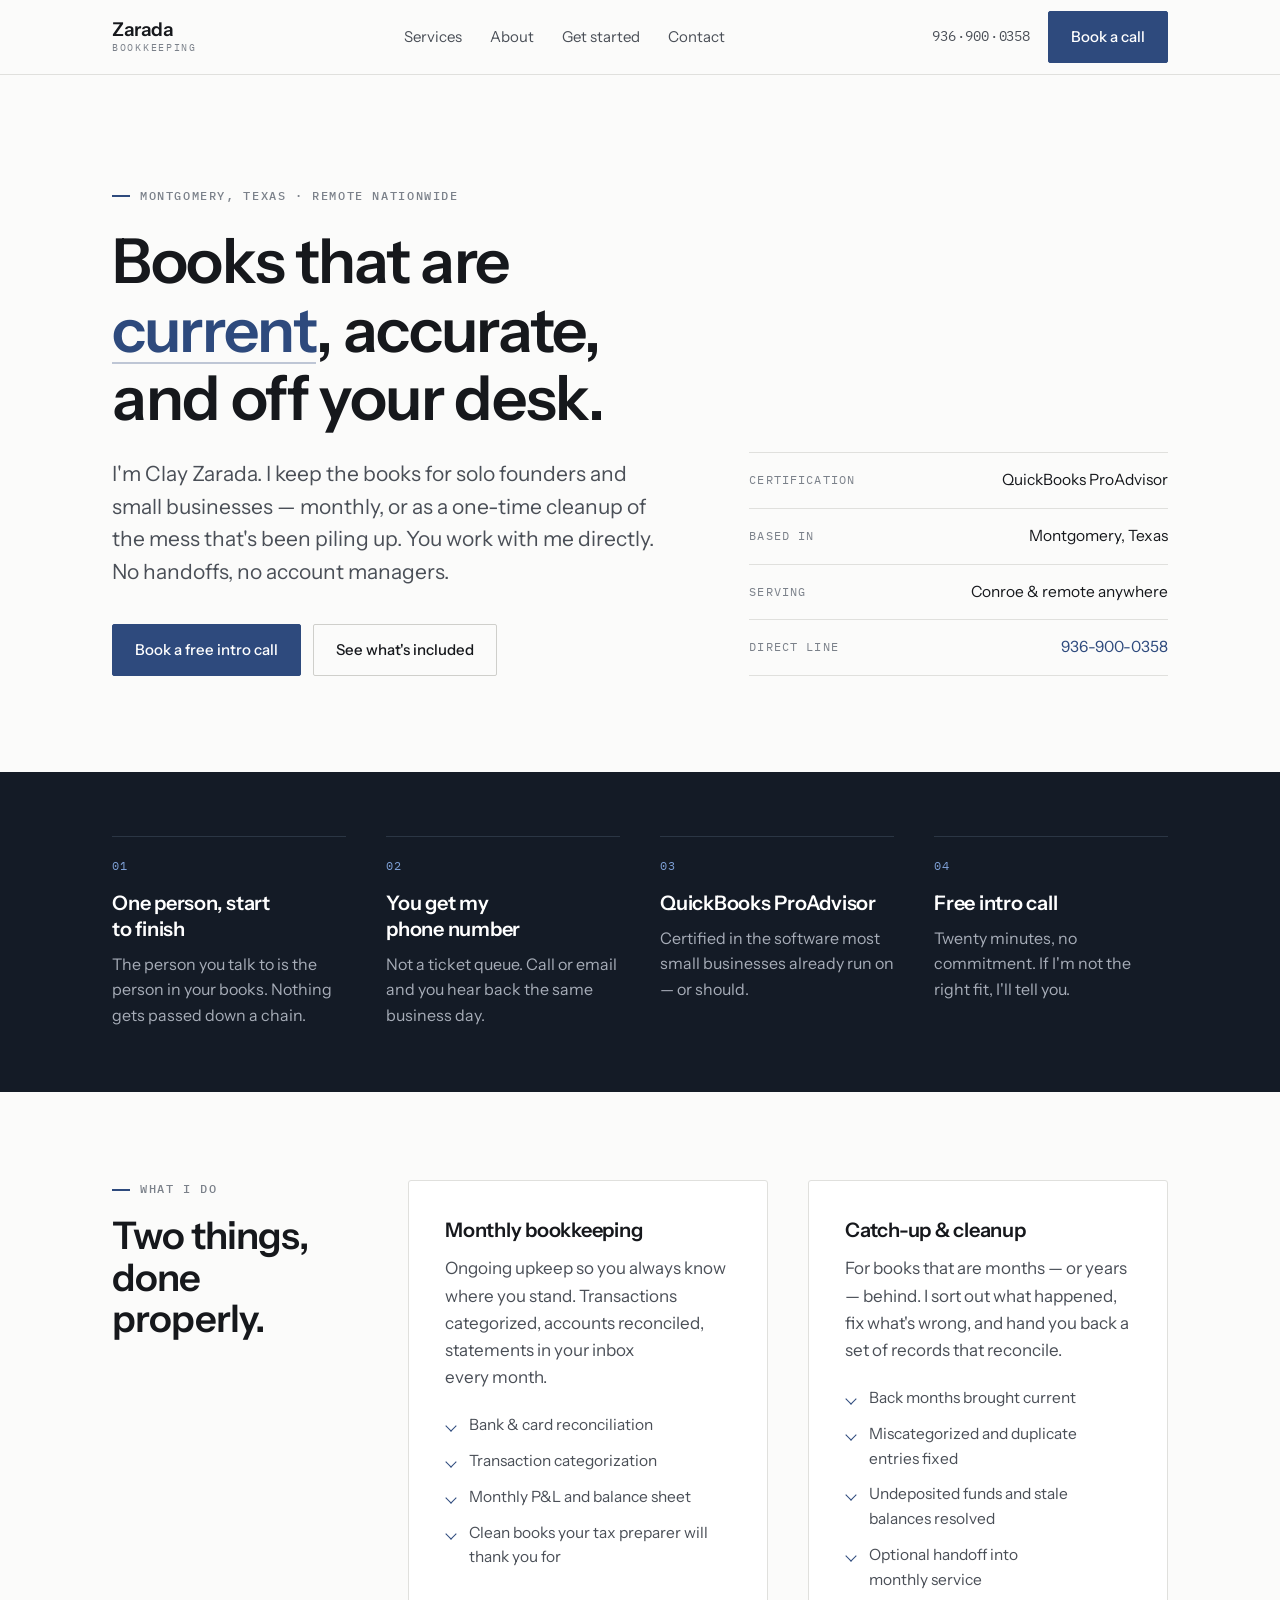
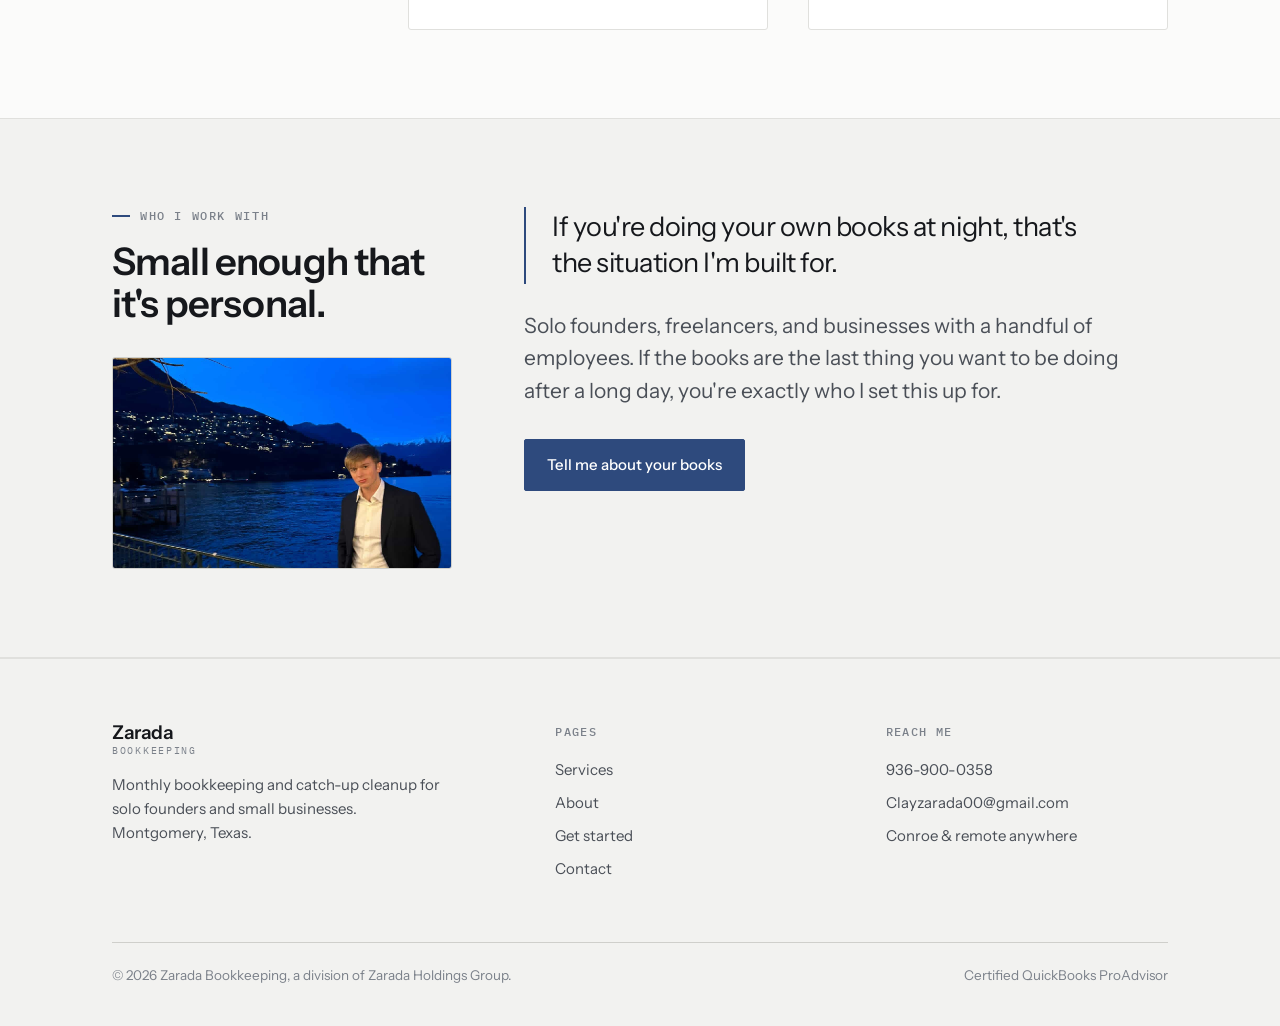
==== index.html @ fe0eb8b1 "Zarada Bookkeeping website with Netlify-connected onboarding and contact forms" ====
<!DOCTYPE html>
<html lang="en">
<head>
<meta charset="utf-8">
<meta name="viewport" content="width=device-width, initial-scale=1">
<title>Zarada Bookkeeping — Montgomery, Texas</title>
<meta name="description" content="Monthly bookkeeping and catch-up cleanup for solo founders and small businesses. QuickBooks ProAdvisor based in Montgomery, Texas. Remote or local.">
<link rel="preconnect" href="https://fonts.googleapis.com">
<link rel="preconnect" href="https://fonts.gstatic.com" crossorigin>
<link href="https://fonts.googleapis.com/css2?family=Instrument+Sans:ital,wght@0,400..700;1,400..600&family=IBM+Plex+Mono:wght@400;500&display=swap" rel="stylesheet">
<link rel="stylesheet" href="styles.css">
</head>
<body>

<header>
  <div class="wrap bar">
    <a class="mark" href="#/" aria-label="Zarada Bookkeeping, home">
      <b>Zarada</b><span>Bookkeeping</span>
    </a>
    <nav id="nav">
      <a href="#/services">Services</a>
      <a href="#/about">About</a>
      <a href="#/start">Get started</a>
      <a href="#/contact">Contact</a>
    </nav>
    <div class="navcall">
      <a class="tel" href="tel:+19369000358">936&#8202;·&#8202;900&#8202;·&#8202;0358</a>
      <a class="btn" href="#/start">Book a call</a>
      <button class="burger" id="burger" aria-label="Menu" aria-expanded="false"><span></span><span></span><span></span></button>
    </div>
  </div>
</header>

<main>

<!-- ── HOME ───────────────────────────────────────────── -->
<div class="page" id="p-home">
  <section class="hero">
    <div class="wrap heroaside">
      <div>
        <p class="eyebrow tick">Montgomery, Texas &middot; Remote nationwide</p>
        <h1>Books that are <em>current</em>, accurate, and off your desk.</h1>
        <p class="lede">I'm Clay Zarada. I keep the books for solo founders and small businesses — monthly, or as a one-time cleanup of the mess that's been piling up. You work with me directly. No handoffs, no account managers.</p>
        <div class="btnrow">
          <a class="btn" href="#/start">Book a free intro call</a>
          <a class="btn ghost" href="#/services">See what's included</a>
        </div>
      </div>
      <div class="facts">
        <div><span class="k">Certification</span><span class="v">QuickBooks ProAdvisor</span></div>
        <div><span class="k">Based in</span><span class="v">Montgomery, Texas</span></div>
        <div><span class="k">Serving</span><span class="v">Conroe &amp; remote anywhere</span></div>
        <div><span class="k">Direct line</span><span class="v"><a href="tel:+19369000358">936-900-0358</a></span></div>
      </div>
    </div>
  </section>

  <section class="ink tight">
    <div class="wrap cols c4">
      <div class="item"><span class="num">01</span><h3>One person, start to finish</h3><p>The person you talk to is the person in your books. Nothing gets passed down a chain.</p></div>
      <div class="item"><span class="num">02</span><h3>You get my phone number</h3><p>Not a ticket queue. Call or email and you hear back the same business day.</p></div>
      <div class="item"><span class="num">03</span><h3>QuickBooks ProAdvisor</h3><p>Certified in the software most small businesses already run on — or should.</p></div>
      <div class="item"><span class="num">04</span><h3>Free intro call</h3><p>Twenty minutes, no commitment. If I'm not the right fit, I'll tell you.</p></div>
    </div>
  </section>

  <section>
    <div class="wrap split" style="grid-template-columns:minmax(0,240px) minmax(0,1fr);gap:56px">
      <div>
        <p class="eyebrow tick">What I do</p>
        <h2 style="margin-top:16px">Two things, done properly.</h2>
      </div>
      <div class="cols c2">
        <div class="card">
          <h3>Monthly bookkeeping</h3>
          <p>Ongoing upkeep so you always know where you stand. Transactions categorized, accounts reconciled, statements in your inbox every month.</p>
          <ul class="checks">
            <li>Bank &amp; card reconciliation</li>
            <li>Transaction categorization</li>
            <li>Monthly P&amp;L and balance sheet</li>
            <li>Clean books your tax preparer will thank you for</li>
          </ul>
        </div>
        <div class="card">
          <h3>Catch-up &amp; cleanup</h3>
          <p>For books that are months — or years — behind. I sort out what happened, fix what's wrong, and hand you back a set of records that reconcile.</p>
          <ul class="checks">
            <li>Back months brought current</li>
            <li>Miscategorized and duplicate entries fixed</li>
            <li>Undeposited funds and stale balances resolved</li>
            <li>Optional handoff into monthly service</li>
          </ul>
        </div>
      </div>
    </div>
  </section>

  <section class="band">
    <div class="wrap split">
      <div>
        <p class="eyebrow tick">Who I work with</p>
        <h2 style="margin-top:16px">Small enough that it's personal.</h2>
        <figure class="wide" style="margin-top:32px">
          <img src="uploads/lake%20como%20italy.jpg" alt="Clay Zarada">
        </figure>
      </div>
      <div>
        <p class="quotebar">If you're doing your own books at night, that's the situation I'm built for.</p>
        <p class="lede" style="margin-top:26px">Solo founders, freelancers, and businesses with a handful of employees. If the books are the last thing you want to be doing after a long day, you're exactly who I set this up for.</p>
        <div class="btnrow" style="margin-top:32px">
          <a class="btn" href="#/start">Tell me about your books</a>
        </div>
      </div>
    </div>
  </section>
</div>

<!-- ── SERVICES ───────────────────────────────────────── -->
<div class="page" id="p-services">
  <section class="tight" style="padding-top:88px">
    <div class="wrap">
      <p class="eyebrow tick">Services</p>
      <h1 style="margin-top:20px;max-width:22ch">Bookkeeping, kept simple.</h1>
      <p class="lede" style="margin-top:24px">Two services, because two services cover what most small businesses actually need. Everything is priced per business after we talk — there's no meaningful way to quote a set of books I haven't seen.</p>
    </div>
  </section>

  <section class="tight">
    <div class="wrap cols c2">
      <div class="card">
        <p class="eyebrow">Ongoing</p>
        <h3 style="margin-top:14px">Monthly bookkeeping</h3>
        <p>Your books stay current month to month, so tax season is a non-event and you can answer "how are we doing?" without guessing.</p>
        <ul class="checks">
          <li>All bank, credit card, and loan accounts reconciled</li>
          <li>Income and expenses categorized consistently</li>
          <li>Profit &amp; loss and balance sheet delivered monthly</li>
          <li>Chart of accounts kept sane as the business changes</li>
          <li>Year-end package ready for your tax preparer</li>
          <li>Questions answered by me, directly, as they come up</li>
        </ul>
      </div>
      <div class="card">
        <p class="eyebrow">One-time</p>
        <h3 style="margin-top:14px">Catch-up &amp; cleanup</h3>
        <p>Behind on the books happens to almost everyone. The fix is methodical, not dramatic — and the sooner it starts, the smaller it is.</p>
        <ul class="checks">
          <li>Prior months or years reconstructed and reconciled</li>
          <li>Duplicates, miscategorizations, and orphan entries cleared</li>
          <li>Opening balances tied out to real statements</li>
          <li>QuickBooks file reorganized where it's gone sideways</li>
          <li>A written summary of what was wrong and what I changed</li>
          <li>Roll straight into monthly service, or don't — your call</li>
        </ul>
      </div>
    </div>
  </section>

  <section class="band">
    <div class="wrap split">
      <div>
        <p class="eyebrow tick">How it works</p>
        <h2 style="margin-top:16px">Four steps, about a week.</h2>
      </div>
      <div class="cols c2 steps">
        <div class="item"><h3>Intro call</h3><p>Twenty minutes. What you run, what shape the books are in, what's been going wrong.</p></div>
        <div class="item"><h3>Look at the file</h3><p>I review your QuickBooks or spreadsheets and tell you plainly what the work is.</p></div>
        <div class="item"><h3>Flat quote</h3><p>A number and a scope in writing before anything starts. No hourly surprises.</p></div>
        <div class="item"><h3>Get to work</h3><p>Cleanup first if needed, then a steady monthly rhythm you don't have to think about.</p></div>
      </div>
    </div>
  </section>

  <section class="ink tight">
    <div class="wrap" style="text-align:center">
      <h2>Not sure which one you need?</h2>
      <p class="lede" style="margin:16px auto 0;color:#a7adb8">That's a normal place to start. Tell me a little about the situation and I'll point you the right way.</p>
      <div class="btnrow" style="justify-content:center;margin-top:32px">
        <a class="btn" href="#/start">Get started</a>
        <a class="btn ghost" href="#/contact">Just ask a question</a>
      </div>
    </div>
  </section>
</div>

<!-- ── ABOUT ──────────────────────────────────────────── -->
<div class="page" id="p-about">
  <section style="padding-top:88px">
    <div class="wrap split" style="grid-template-columns:minmax(0,380px) minmax(0,1fr)">
      <div>
        <figure class="portrait">
          <img src="uploads/photo_4913985342101195991_y.jpg" alt="Clay Zarada working at his desk">
        </figure>
      </div>
      <div>
        <p class="eyebrow tick">About</p>
        <h1 style="margin-top:20px;max-width:20ch">Clay Zarada</h1>
        <p class="lede" style="margin-top:24px">I'm a bookkeeper in Montgomery, Texas, and a certified QuickBooks ProAdvisor. Zarada Bookkeeping is small on purpose: I take on the number of clients I can personally keep current, which means the person who knows your books is the person who picks up the phone.</p>
        <p class="lede" style="margin-top:20px">Most people find me in one of two states — either they've never had real books, or they had them and fell behind. Neither is a problem. What matters is getting the records honest and then keeping them that way, month after month, so that nothing about your finances is a surprise.</p>
        <p class="lede" style="margin-top:20px">I work remotely with clients anywhere in the country, and I'm glad to meet in person around Conroe and Montgomery when that's easier.</p>

        <div class="facts" style="margin-top:44px">
          <div><span class="k">Credential</span><span class="v">Certified QuickBooks ProAdvisor</span></div>
          <div><span class="k">Focus</span><span class="v">Monthly bookkeeping &amp; catch-up cleanup</span></div>
          <div><span class="k">Clients</span><span class="v">Solo founders and businesses under 20 staff</span></div>
          <div><span class="k">Location</span><span class="v">Montgomery, TX &mdash; remote nationwide</span></div>
        </div>

        <div class="btnrow" style="margin-top:36px">
          <a class="btn" href="#/start">Book a free intro call</a>
        </div>
      </div>
    </div>
  </section>
</div>

<!-- ── GET STARTED ────────────────────────────────────── -->
<div class="page" id="p-start">
  <section style="padding-top:88px">
    <div class="wrap split">
      <div>
        <p class="eyebrow tick">Get started</p>
        <h1 style="margin-top:20px;font-size:clamp(32px,4vw,46px)">Tell me about your books.</h1>
        <p class="lede" style="margin-top:22px;font-size:17px">A few questions so our first call is useful instead of introductory. Nothing here commits you to anything.</p>
        <div class="facts" style="margin-top:36px">
          <div><span class="k">Or call</span><span class="v"><a href="tel:+19369000358">936-900-0358</a></span></div>
          <div><span class="k">Or email</span><span class="v"><a href="mailto:Clayzarada00@gmail.com">Clayzarada00@gmail.com</a></span></div>
        </div>
      </div>
      <div>
        <form
          name="onboarding"
          method="POST"
          data-netlify="true"
          data-netlify-honeypot="bot-field"
          action="/thanks.html"
          novalidate
        >
          <!-- Required by Netlify. Do not remove. -->
          <input type="hidden" name="form-name" value="onboarding" />

          <!-- Honeypot. Hidden from people, filled in by bots. -->
          <p class="hidden-field">
            <label>Leave this empty: <input name="bot-field" /></label>
          </p>

          <div class="two">
            <div class="field">
              <label for="i-name">Your name</label>
              <input id="i-name" name="name" type="text" autocomplete="name" required>
            </div>
            <div class="field">
              <label for="i-business">Business name</label>
              <input id="i-business" name="business" type="text" autocomplete="organization" required>
            </div>
          </div>
          <div class="two">
            <div class="field">
              <label for="i-email">Email</label>
              <input id="i-email" name="email" type="email" autocomplete="email" required>
            </div>
            <div class="field">
              <label for="i-phone">Phone <span class="opt">(optional)</span></label>
              <input id="i-phone" name="phone" type="tel" autocomplete="tel">
            </div>
          </div>
          <div class="two">
            <div class="field">
              <label for="i-entity">How is the business set up?</label>
              <select id="i-entity" name="entity" required>
                <option value="">Choose one</option>
                <option>Sole proprietor</option>
                <option>LLC</option>
                <option>S corporation</option>
                <option>Partnership</option>
                <option>C corporation</option>
                <option>Not sure</option>
              </select>
            </div>
            <div class="field">
              <label for="i-industry">What does the business do?</label>
              <input id="i-industry" name="industry" type="text" placeholder="Construction, landscaping, salon, trucking..." required>
            </div>
          </div>
          <div class="two">
            <div class="field">
              <label for="i-software">What are you using to track things now?</label>
              <select id="i-software" name="software" required>
                <option value="">Choose one</option>
                <option>QuickBooks Online</option>
                <option>QuickBooks Desktop</option>
                <option>Another software</option>
                <option>Spreadsheets</option>
                <option>Paper, receipts, or nothing yet</option>
              </select>
            </div>
            <div class="field">
              <label for="i-accounts">How many business bank and credit card accounts?</label>
              <select id="i-accounts" name="accounts" required>
                <option value="">Choose one</option>
                <option>1</option>
                <option>2 to 3</option>
                <option>4 to 6</option>
                <option>More than 6</option>
              </select>
            </div>
          </div>
          <div class="two">
            <div class="field">
              <label for="i-volume">Roughly how many transactions a month?</label>
              <select id="i-volume" name="volume" required>
                <option value="">Choose one</option>
                <option>Under 50</option>
                <option>50 to 150</option>
                <option>150 to 400</option>
                <option>Over 400</option>
                <option>No idea</option>
              </select>
            </div>
            <div class="field">
              <label for="i-salestax">Do you collect sales tax?</label>
              <select id="i-salestax" name="salestax" required>
                <option value="">Choose one</option>
                <option>Yes</option>
                <option>No</option>
                <option>Not sure</option>
              </select>
            </div>
          </div>
          <fieldset class="field">
            <legend>What do you need?</legend>
            <label><input type="checkbox" name="needs" value="QuickBooks setup"> QuickBooks setup</label>
            <label><input type="checkbox" name="needs" value="Cleanup or catch-up"> Cleanup or catch-up</label>
            <label><input type="checkbox" name="needs" value="Ongoing monthly bookkeeping"> Ongoing monthly bookkeeping</label>
            <label><input type="checkbox" name="needs" value="Not sure yet"> Not sure yet</label>
          </fieldset>
          <div class="field">
            <label for="i-notes">Anything else I should know? <span class="opt">(optional)</span></label>
            <textarea id="i-notes" name="notes" placeholder="How far behind you are, how many accounts, what's been going wrong — whatever's on your mind."></textarea>
          </div>
          <p class="formnote">Please don't include bank account numbers, Social Security numbers, or passwords here. Once we talk, I'll send you a secure way to share those.</p>
          <div class="btnrow" style="align-items:center;gap:20px">
            <button class="btn" type="submit">Send request</button>
          </div>
        </form>
      </div>
    </div>
  </section>
</div>

<!-- ── CONTACT ────────────────────────────────────────── -->
<div class="page" id="p-contact">
  <section style="padding-top:88px">
    <div class="wrap split">
      <div>
        <p class="eyebrow tick">Contact</p>
        <h1 style="margin-top:20px;font-size:clamp(32px,4vw,46px)">Get in touch.</h1>
        <p class="lede" style="margin-top:22px;font-size:17px">Calling is usually fastest. I answer my own phone during business hours and return everything else the same day.</p>
        <div class="facts" style="margin-top:36px">
          <div><span class="k">Phone</span><span class="v"><a href="tel:+19369000358">936-900-0358</a></span></div>
          <div><span class="k">Email</span><span class="v"><a href="mailto:Clayzarada00@gmail.com">Clayzarada00@gmail.com</a></span></div>
          <div><span class="k">Based in</span><span class="v">Montgomery, Texas</span></div>
          <div><span class="k">Service area</span><span class="v">Conroe &amp; remote anywhere</span></div>
        </div>
        <p class="formnote" style="margin-top:26px">Ready to start? The <a href="#/start">intake form</a> asks a few more questions and saves us a step.</p>
      </div>
      <div>
        <form
          name="contact"
          method="POST"
          data-netlify="true"
          data-netlify-honeypot="bot-field"
          action="/thanks.html"
          novalidate
        >
          <!-- Required by Netlify. Do not remove. -->
          <input type="hidden" name="form-name" value="contact" />

          <!-- Honeypot. Hidden from people, filled in by bots. -->
          <p class="hidden-field">
            <label>Leave this empty: <input name="bot-field" /></label>
          </p>

          <div class="two">
            <div class="field">
              <label for="c-name">Your name</label>
              <input id="c-name" name="Name" type="text" autocomplete="name" required>
            </div>
            <div class="field">
              <label for="c-phone">Phone <span class="opt">(optional)</span></label>
              <input id="c-phone" name="Phone" type="tel" autocomplete="tel">
            </div>
          </div>
          <div class="field">
            <label for="c-email">Email</label>
            <input id="c-email" name="Email" type="email" autocomplete="email" required>
          </div>
          <div class="field">
            <label for="c-msg">Message</label>
            <textarea id="c-msg" name="Message" required placeholder="What can I help with?"></textarea>
          </div>
          <div class="btnrow" style="align-items:center;gap:20px">
            <button class="btn" type="submit">Send message</button>
          </div>
        </form>
      </div>
    </div>
  </section>
</div>

</main>

<footer>
  <div class="wrap">
    <div class="fgrid">
      <div>
        <a class="mark" href="#/" style="margin-bottom:16px"><b>Zarada</b><span>Bookkeeping</span></a>
        <p style="font-size:15px;color:var(--ink-2);max-width:34ch">Monthly bookkeeping and catch-up cleanup for solo founders and small businesses. Montgomery, Texas.</p>
      </div>
      <div>
        <h4>Pages</h4>
        <ul>
          <li><a href="#/services">Services</a></li>
          <li><a href="#/about">About</a></li>
          <li><a href="#/start">Get started</a></li>
          <li><a href="#/contact">Contact</a></li>
        </ul>
      </div>
      <div>
        <h4>Reach me</h4>
        <ul>
          <li><a href="tel:+19369000358">936-900-0358</a></li>
          <li><a href="mailto:Clayzarada00@gmail.com">Clayzarada00@gmail.com</a></li>
          <li>Conroe &amp; remote anywhere</li>
        </ul>
      </div>
    </div>
    <div class="fbot">
      <p>&copy; <span id="yr">2026</span> Zarada Bookkeeping, a division of Zarada Holdings Group.</p>
      <p>Certified QuickBooks ProAdvisor</p>
    </div>
  </div>
</footer>

<script>
(function(){
  var routes = {
    "/":        {id:"p-home",     title:"Zarada Bookkeeping — Montgomery, Texas"},
    "/services":{id:"p-services", title:"Services — Zarada Bookkeeping"},
    "/about":   {id:"p-about",    title:"About Clay Zarada — Zarada Bookkeeping"},
    "/start":   {id:"p-start",    title:"Get started — Zarada Bookkeeping"},
    "/contact": {id:"p-contact",  title:"Contact — Zarada Bookkeeping"}
  };
  var nav = document.getElementById("nav");
  var burger = document.getElementById("burger");

  function route(){
    var key = (location.hash || "#/").replace(/^#/, "");
    if(!routes[key]) key = "/";
    var r = routes[key];
    var pages = document.querySelectorAll(".page");
    for(var i=0;i<pages.length;i++) pages[i].classList.toggle("live", pages[i].id === r.id);
    document.title = r.title;
    var links = nav.querySelectorAll("a");
    for(var j=0;j<links.length;j++){
      links[j].classList.toggle("on", links[j].getAttribute("href") === "#" + key);
    }
    nav.classList.remove("open");
    burger.setAttribute("aria-expanded","false");
    window.scrollTo(0,0);
  }
  window.addEventListener("hashchange", route);
  route();

  burger.addEventListener("click", function(){
    var open = nav.classList.toggle("open");
    burger.setAttribute("aria-expanded", open ? "true" : "false");
  });

  document.getElementById("yr").textContent = new Date().getFullYear();
})();
</script>
</body>
</html>
---- styles.css ----
:root{
  --ink:#16181c;
  --ink-2:#4a4f57;
  --ink-3:#7b818a;
  --paper:#fbfbfa;
  --paper-2:#f2f2f0;
  --line:#e0e0dd;
  --line-2:#cfcfcb;
  --accent:#2e4a7d;
  --accent-deep:#22375d;
  --accent-wash:#eef1f7;
  --max:1120px;
  --sans:"Instrument Sans", "Helvetica Neue", Helvetica, sans-serif;
  --mono:"IBM Plex Mono", ui-monospace, monospace;
}
*{box-sizing:border-box}
html{-webkit-text-size-adjust:100%}
body{
  margin:0;background:var(--paper);color:var(--ink);
  font-family:var(--sans);font-size:17px;line-height:1.6;
  -webkit-font-smoothing:antialiased;text-wrap:pretty;
}
a{color:var(--accent);text-decoration:none}
a:hover{color:var(--accent-deep);text-decoration:underline;text-underline-offset:3px}
h1,h2,h3{margin:0;font-weight:600;letter-spacing:-0.022em;line-height:1.1}
h1{font-size:clamp(38px,5.4vw,62px)}
h2{font-size:clamp(27px,3.2vw,38px)}
h3{font-size:20px;letter-spacing:-0.012em;line-height:1.3}
p{margin:0}
ul{margin:0;padding:0;list-style:none}
.wrap{max-width:var(--max);margin:0 auto;padding:0 32px}
.eyebrow{
  font-family:var(--mono);font-size:11.5px;font-weight:500;
  letter-spacing:.14em;text-transform:uppercase;color:var(--ink-3);
}
.lede{font-size:clamp(18px,2vw,21px);line-height:1.55;color:var(--ink-2);max-width:60ch}
.rule{height:1px;background:var(--line);border:0;margin:0}

/* header */
header{
  position:sticky;top:0;z-index:50;background:rgba(251,251,250,.88);
  backdrop-filter:saturate(140%) blur(10px);border-bottom:1px solid var(--line);
}
.bar{display:flex;align-items:center;gap:32px;height:74px;justify-content:space-between}
.mark{display:flex;flex-direction:column;line-height:1.05;flex:none}
.mark b{font-size:19px;font-weight:600;letter-spacing:-.02em;color:var(--ink)}
.mark span{font-family:var(--mono);font-size:10px;letter-spacing:.17em;text-transform:uppercase;color:var(--ink-3);margin-top:3px}
nav{display:flex;align-items:center;gap:28px;min-width:0}
nav a{
  font-size:15px;color:var(--ink-2);padding:4px 0;
  border-bottom:1.5px solid transparent;text-decoration:none;
}
nav a:hover{color:var(--ink);text-decoration:none}
nav a.on{color:var(--ink);border-bottom-color:var(--accent)}
.navcall{display:flex;align-items:center;gap:18px;flex:none}
.navcall .btn{white-space:nowrap}
.tel{font-family:var(--mono);font-size:13.5px;color:var(--ink-2);letter-spacing:-.01em}
.tel:hover{color:var(--accent);text-decoration:none}
.burger{display:none;background:none;border:1px solid var(--line-2);border-radius:2px;padding:8px 10px;cursor:pointer}
.burger span{display:block;width:17px;height:1.5px;background:var(--ink);margin:3.5px 0}

.btn{
  display:inline-flex;align-items:center;justify-content:center;gap:9px;
  font-family:var(--sans);font-size:15px;font-weight:500;
  padding:13px 22px;min-height:46px;border-radius:2px;border:1px solid var(--accent);
  background:var(--accent);color:#fff;cursor:pointer;text-decoration:none;
  transition:background .15s ease,border-color .15s ease,color .15s ease;
}
.btn:hover{background:var(--accent-deep);border-color:var(--accent-deep);color:#fff;text-decoration:none}
.btn.ghost{background:transparent;color:var(--ink);border-color:var(--line-2)}
.btn.ghost:hover{background:#fff;border-color:var(--ink);color:var(--ink)}
.btnrow{display:flex;flex-wrap:wrap;gap:12px}

/* page shell */
main{min-height:60vh}
.page{display:none}
.page.live{display:block}
section{padding:88px 0}
section.tight{padding:64px 0}
.band{background:var(--paper-2);border-top:1px solid var(--line);border-bottom:1px solid var(--line)}

/* hero */
.hero{padding:112px 0 96px}
.hero .eyebrow{margin-bottom:22px}
.hero h1{max-width:19ch}
.hero .lede{margin-top:26px}
.hero .btnrow{margin-top:36px}
.heroaside{
  display:grid;grid-template-columns:1.35fr 1fr;gap:72px;align-items:end;
}
.facts{border-top:1px solid var(--line);display:grid;gap:0}
.facts div{padding:15px 0;border-bottom:1px solid var(--line);display:flex;justify-content:space-between;gap:20px}
.facts dt,.facts .k{font-family:var(--mono);font-size:11.5px;letter-spacing:.1em;text-transform:uppercase;color:var(--ink-3);padding-top:3px}
.facts .v{font-size:15.5px;color:var(--ink);text-align:right}

/* grids */
.cols{display:grid;gap:40px}
.c2{grid-template-columns:repeat(2,1fr)}
.c3{grid-template-columns:repeat(3,1fr)}
.c4{grid-template-columns:repeat(4,1fr)}
.split{display:grid;grid-template-columns:minmax(0,340px) minmax(0,1fr);gap:72px;align-items:start}

.item{border-top:1px solid var(--line-2);padding-top:20px}
.item .num{font-family:var(--mono);font-size:11.5px;color:var(--accent);letter-spacing:.1em;display:block;margin-bottom:14px}
.item h3{margin-bottom:10px}
.item p{color:var(--ink-2);font-size:16px}

.card{background:#fff;border:1px solid var(--line);border-radius:3px;padding:36px}
.card h3{margin-bottom:12px}
.card p{color:var(--ink-2)}
.checks{margin-top:22px;display:grid;gap:11px}
.checks li{position:relative;padding-left:24px;font-size:15.5px;color:var(--ink-2)}
.checks li::before{
  content:"";position:absolute;left:2px;top:9px;width:7px;height:7px;
  border:1.5px solid var(--accent);border-top:0;border-left:0;transform:rotate(45deg);
}

/* photo slot */
.slot{
  position:relative;aspect-ratio:4/5;border:1px solid var(--line-2);border-radius:3px;overflow:hidden;
  background-color:#f4f4f2;
  background-image:repeating-linear-gradient(135deg,#eaeae7 0 8px,#f4f4f2 8px 16px);
  display:flex;align-items:flex-end;padding:16px;
}
.slot span{
  font-family:var(--mono);font-size:11px;letter-spacing:.08em;text-transform:uppercase;
  color:var(--ink-3);background:rgba(251,251,250,.92);padding:6px 9px;border:1px solid var(--line);
}

/* visual texture */
.hero{position:relative;overflow:hidden}
.hero > .wrap{position:relative;z-index:1}
.hero h1 em{font-style:normal;color:var(--accent);position:relative;white-space:nowrap}
.hero h1 em::after{content:"";position:absolute;left:0;right:0;bottom:.06em;height:2px;background:var(--accent);opacity:.3}

.eyebrow.tick{display:flex;align-items:center;gap:10px}
.eyebrow.tick::before{content:"";width:18px;height:2px;background:var(--accent);flex:none}

.ink{background:#141b26;color:#e9eaec;border:0}
.ink h2,.ink h3{color:#fff}
.ink p{color:#a7adb8}
.ink .eyebrow{color:#7d8695}
.ink .eyebrow.tick::before{background:#6f8fc4}
.ink .item{border-top-color:#2b3644}
.ink .item .num{color:#7ea0d6}
.ink a{color:#a8c2ea}
.ink .btn.ghost{color:#fff;border-color:#3a4657}
.ink .btn.ghost:hover{background:#fff;color:#141b26;border-color:#fff}

.card{position:relative;transition:box-shadow .2s ease,transform .2s ease,border-color .2s ease}
.card::before{content:"";position:absolute;left:-1px;right:-1px;top:-1px;height:2px;background:var(--accent);opacity:0;transition:opacity .2s ease}
.card:hover{border-color:var(--line-2);box-shadow:0 14px 34px -20px rgba(20,27,38,.45);transform:translateY(-2px)}
.card:hover::before{opacity:1}

.steps{counter-reset:s}
.steps .item{position:relative;counter-increment:s;overflow:hidden}
.steps .item::after{
  content:counter(s,decimal-leading-zero);
  position:absolute;right:-2px;top:4px;
  font-family:var(--mono);font-size:60px;line-height:1;font-weight:500;
  color:var(--accent);opacity:.1;letter-spacing:-.04em;
}
.steps .item h3,.steps .item p{position:relative;z-index:1}
.steps .item p{max-width:33ch}

.quotebar{
  border-left:2px solid var(--accent);padding:2px 0 2px 26px;
  font-size:clamp(21px,2.5vw,27px);line-height:1.35;letter-spacing:-.018em;color:var(--ink);max-width:32ch;
}

.portrait{margin:0;border:1px solid var(--line-2);border-radius:3px;overflow:hidden;background:var(--paper-2);aspect-ratio:4/5}
.portrait img{display:block;width:100%;height:100%;object-fit:cover;object-position:52% 40%}
.wide{margin:0;border:1px solid var(--line-2);border-radius:3px;overflow:hidden;background:var(--paper-2);aspect-ratio:16/10}
.wide img{display:block;width:100%;height:100%;object-fit:cover;object-position:76% 42%}

/* forms */
form{display:grid;gap:22px;max-width:640px}
.field{display:grid;gap:8px}
label{font-family:var(--mono);font-size:11.5px;letter-spacing:.1em;text-transform:uppercase;color:var(--ink-2)}
label .opt{text-transform:none;letter-spacing:0;color:var(--ink-3);font-size:11px}
input,select,textarea{
  font-family:var(--sans);font-size:16px;color:var(--ink);background:#fff;
  border:1px solid var(--line-2);border-radius:2px;padding:13px 14px;min-height:48px;width:100%;
  appearance:none;transition:border-color .15s ease,box-shadow .15s ease;
}
select{background-image:linear-gradient(45deg,transparent 50%,var(--ink-3) 50%),linear-gradient(135deg,var(--ink-3) 50%,transparent 50%);
  background-position:calc(100% - 20px) 21px,calc(100% - 15px) 21px;background-size:5px 5px,5px 5px;background-repeat:no-repeat}
textarea{min-height:130px;resize:vertical;line-height:1.55}
input:focus,select:focus,textarea:focus{outline:0;border-color:var(--accent);box-shadow:0 0 0 3px var(--accent-wash)}
.two{display:grid;grid-template-columns:1fr 1fr;gap:22px}
.formnote{font-size:14px;color:var(--ink-3);max-width:52ch}
/* Netlify honeypot — hidden from people, left for bots to fill in */
.hidden-field{display:none}

fieldset.field{border:0;padding:0;margin:0;display:grid;gap:10px}
fieldset.field legend{
  font-family:var(--mono);font-size:11.5px;letter-spacing:.1em;text-transform:uppercase;
  color:var(--ink-2);padding:0;margin:0 0 2px;
}
fieldset.field label{
  display:flex;align-items:center;gap:9px;font-family:var(--sans);
  font-size:15.5px;text-transform:none;letter-spacing:0;color:var(--ink-2);
}
fieldset.field input[type="checkbox"]{width:auto;min-height:auto;padding:0;margin:0}

/* footer */
footer{border-top:1px solid var(--line);background:var(--paper-2);padding:64px 0 40px}
.fgrid{display:grid;grid-template-columns:1.4fr 1fr 1fr;gap:48px}
.fgrid h4{font-family:var(--mono);font-size:11.5px;letter-spacing:.12em;text-transform:uppercase;color:var(--ink-3);margin:0 0 16px;font-weight:500}
.fgrid li{margin-bottom:9px;font-size:15px;color:var(--ink-2)}
.fgrid a{color:var(--ink-2)}
.fgrid a:hover{color:var(--accent)}
.fbot{margin-top:52px;padding-top:22px;border-top:1px solid var(--line-2);display:flex;justify-content:space-between;gap:24px;flex-wrap:wrap}
.fbot p{font-size:13.5px;color:var(--ink-3)}

@media (max-width:900px){
  .heroaside,.split,.c3,.c4{grid-template-columns:1fr;gap:40px}
  .c4{gap:32px}
  .fgrid{grid-template-columns:1fr 1fr}
}
@media (max-width:720px){
  .wrap{padding:0 20px}
  section{padding:64px 0}
  .hero{padding:72px 0 64px}
  .burger{display:block}
  nav{
    display:none;position:absolute;top:74px;left:0;right:0;
    background:var(--paper);border-bottom:1px solid var(--line);
    flex-direction:column;align-items:stretch;gap:0;padding:8px 20px 20px;
  }
  nav.open{display:flex}
  nav a{padding:14px 0;border-bottom:1px solid var(--line)}
  nav a.on{border-bottom-color:var(--line);color:var(--accent)}
  .tel{display:none}
  .c2,.two,.fgrid{grid-template-columns:1fr}
  .facts .v{text-align:left}
  .facts div{flex-direction:column;gap:4px}
}
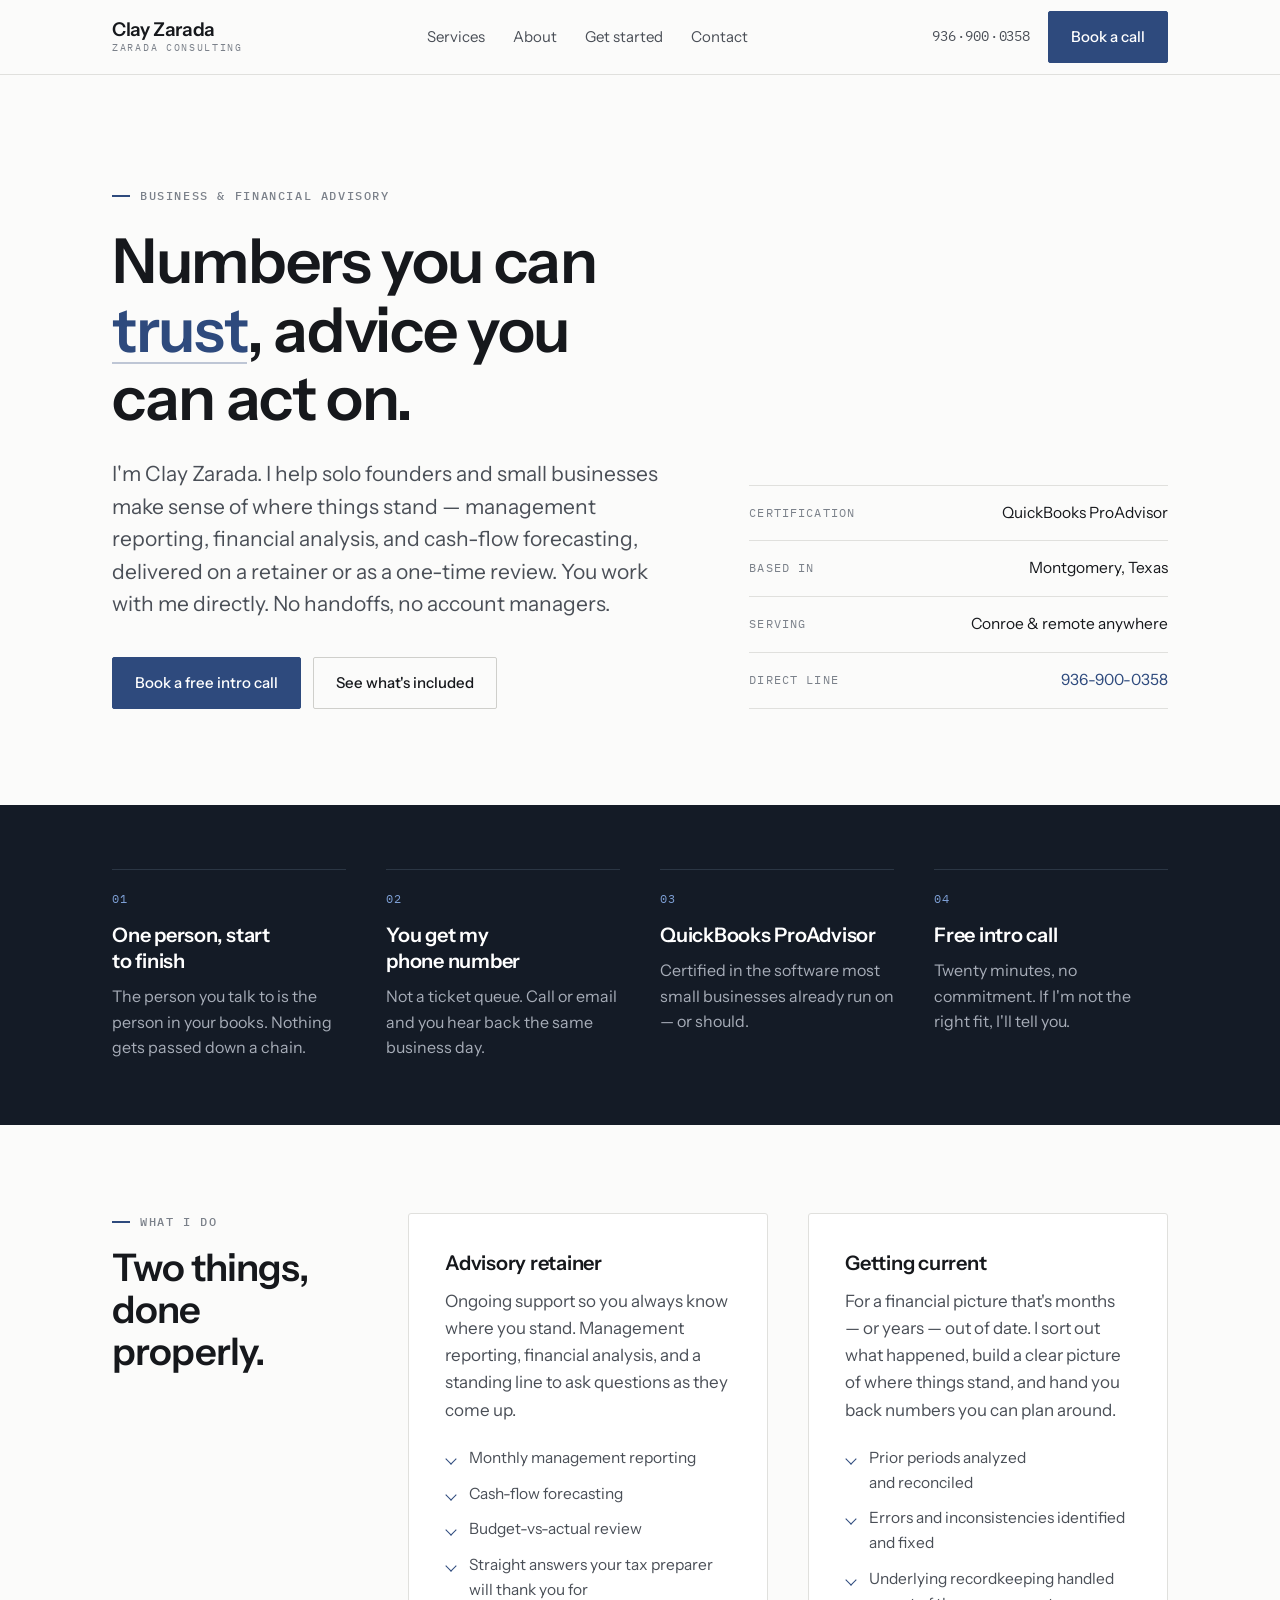
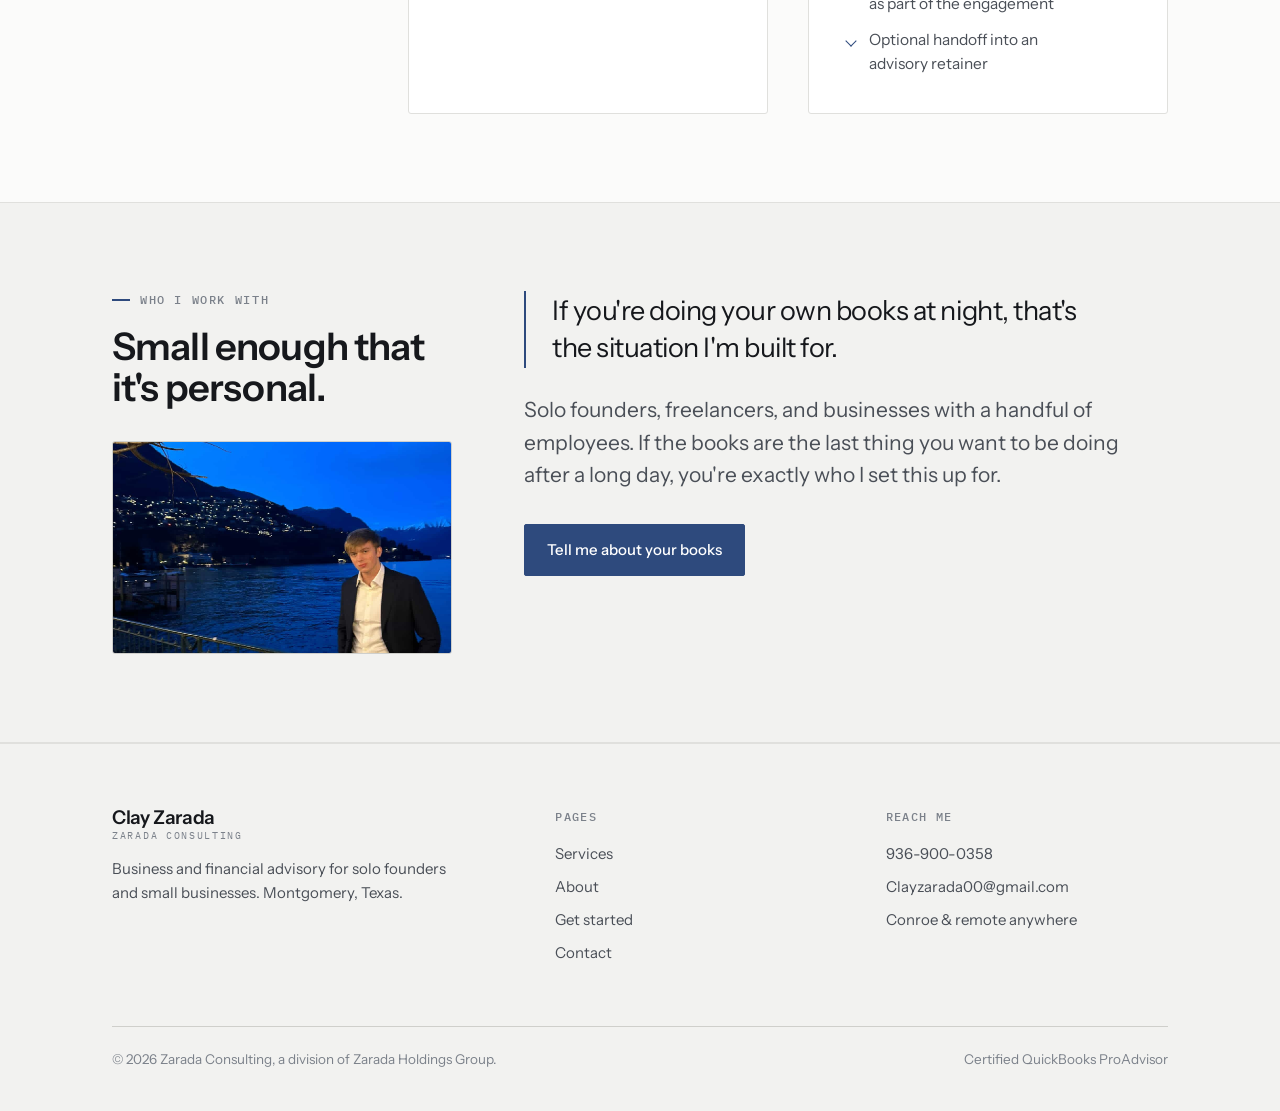
==== commit f01600ae: "Rebrand to Zarada Consulting with advisory-led copy Rename the public brand from Zarada Bookkeeping " ====
--- a/index.html
+++ b/index.html
@@ -3,19 +3,46 @@
 <head>
 <meta charset="utf-8">
 <meta name="viewport" content="width=device-width, initial-scale=1">
-<title>Zarada Bookkeeping — Montgomery, Texas</title>
-<meta name="description" content="Monthly bookkeeping and catch-up cleanup for solo founders and small businesses. QuickBooks ProAdvisor based in Montgomery, Texas. Remote or local.">
+<title>Zarada Consulting — Business & Financial Advisory</title>
+<meta name="description" content="Business and financial advisory for solo founders and small businesses — management reporting, financial analysis, and cash-flow forecasting. Based in Montgomery, Texas. Remote or local.">
+<meta property="og:type" content="website">
+<meta property="og:title" content="Zarada Consulting — Business & Financial Advisory">
+<meta property="og:description" content="Clay Zarada provides business and financial advisory for solo founders and small businesses — management reporting, financial analysis, cash-flow forecasting, and advisory retainers. Montgomery, Texas. Remote or local.">
+<meta property="og:url" content="https://zaradaholdingsgroup.com/">
+<meta property="og:image" content="https://zaradaholdingsgroup.com/uploads/photo_4913985342101195991_y.jpg">
 <link rel="preconnect" href="https://fonts.googleapis.com">
 <link rel="preconnect" href="https://fonts.gstatic.com" crossorigin>
 <link href="https://fonts.googleapis.com/css2?family=Instrument+Sans:ital,wght@0,400..700;1,400..600&family=IBM+Plex+Mono:wght@400;500&display=swap" rel="stylesheet">
 <link rel="stylesheet" href="styles.css">
+<script type="application/ld+json">
+{
+  "@context": "https://schema.org",
+  "@type": "ProfessionalService",
+  "name": "Zarada Consulting",
+  "founder": {
+    "@type": "Person",
+    "name": "Clay Zarada"
+  },
+  "description": "Business and financial advisory for solo founders and small businesses — management reporting, financial analysis, cash-flow forecasting, and advisory retainers.",
+  "url": "https://zaradaholdingsgroup.com/",
+  "telephone": "+1-936-900-0358",
+  "email": "Clayzarada00@gmail.com",
+  "address": {
+    "@type": "PostalAddress",
+    "addressLocality": "Montgomery",
+    "addressRegion": "TX",
+    "addressCountry": "US"
+  },
+  "areaServed": "US"
+}
+</script>
 </head>
 <body>
 
 <header>
   <div class="wrap bar">
-    <a class="mark" href="#/" aria-label="Zarada Bookkeeping, home">
-      <b>Zarada</b><span>Bookkeeping</span>
+    <a class="mark" href="#/" aria-label="Clay Zarada — Zarada Consulting, home">
+      <b>Clay Zarada</b><span>Zarada Consulting</span>
     </a>
     <nav id="nav">
       <a href="#/services">Services</a>
@@ -38,9 +65,9 @@
   <section class="hero">
     <div class="wrap heroaside">
       <div>
-        <p class="eyebrow tick">Montgomery, Texas &middot; Remote nationwide</p>
-        <h1>Books that are <em>current</em>, accurate, and off your desk.</h1>
-        <p class="lede">I'm Clay Zarada. I keep the books for solo founders and small businesses — monthly, or as a one-time cleanup of the mess that's been piling up. You work with me directly. No handoffs, no account managers.</p>
+        <p class="eyebrow tick">Business &amp; Financial Advisory</p>
+        <h1>Numbers you can <em>trust</em>, advice you can act on.</h1>
+        <p class="lede">I'm Clay Zarada. I help solo founders and small businesses make sense of where things stand — management reporting, financial analysis, and cash-flow forecasting, delivered on a retainer or as a one-time review. You work with me directly. No handoffs, no account managers.</p>
         <div class="btnrow">
           <a class="btn" href="#/start">Book a free intro call</a>
           <a class="btn ghost" href="#/services">See what's included</a>
@@ -65,30 +92,30 @@
   </section>
 
   <section>
-    <div class="wrap split" style="grid-template-columns:minmax(0,240px) minmax(0,1fr);gap:56px">
+    <div class="wrap split split-narrow">
       <div>
         <p class="eyebrow tick">What I do</p>
         <h2 style="margin-top:16px">Two things, done properly.</h2>
       </div>
       <div class="cols c2">
         <div class="card">
-          <h3>Monthly bookkeeping</h3>
-          <p>Ongoing upkeep so you always know where you stand. Transactions categorized, accounts reconciled, statements in your inbox every month.</p>
+          <h3>Advisory retainer</h3>
+          <p>Ongoing support so you always know where you stand. Management reporting, financial analysis, and a standing line to ask questions as they come up.</p>
           <ul class="checks">
-            <li>Bank &amp; card reconciliation</li>
-            <li>Transaction categorization</li>
-            <li>Monthly P&amp;L and balance sheet</li>
-            <li>Clean books your tax preparer will thank you for</li>
+            <li>Monthly management reporting</li>
+            <li>Cash-flow forecasting</li>
+            <li>Budget-vs-actual review</li>
+            <li>Straight answers your tax preparer will thank you for</li>
           </ul>
         </div>
         <div class="card">
-          <h3>Catch-up &amp; cleanup</h3>
-          <p>For books that are months — or years — behind. I sort out what happened, fix what's wrong, and hand you back a set of records that reconcile.</p>
+          <h3>Getting current</h3>
+          <p>For a financial picture that's months — or years — out of date. I sort out what happened, build a clear picture of where things stand, and hand you back numbers you can plan around.</p>
           <ul class="checks">
-            <li>Back months brought current</li>
-            <li>Miscategorized and duplicate entries fixed</li>
-            <li>Undeposited funds and stale balances resolved</li>
-            <li>Optional handoff into monthly service</li>
+            <li>Prior periods analyzed and reconciled</li>
+            <li>Errors and inconsistencies identified and fixed</li>
+            <li>Underlying recordkeeping handled as part of the engagement</li>
+            <li>Optional handoff into an advisory retainer</li>
           </ul>
         </div>
       </div>
@@ -120,7 +147,7 @@
   <section class="tight" style="padding-top:88px">
     <div class="wrap">
       <p class="eyebrow tick">Services</p>
-      <h1 style="margin-top:20px;max-width:22ch">Bookkeeping, kept simple.</h1>
+      <h1 style="margin-top:20px;max-width:22ch">Advisory, kept simple.</h1>
       <p class="lede" style="margin-top:24px">Two services, because two services cover what most small businesses actually need. Everything is priced per business after we talk — there's no meaningful way to quote a set of books I haven't seen.</p>
     </div>
   </section>
@@ -129,28 +156,28 @@
     <div class="wrap cols c2">
       <div class="card">
         <p class="eyebrow">Ongoing</p>
-        <h3 style="margin-top:14px">Monthly bookkeeping</h3>
-        <p>Your books stay current month to month, so tax season is a non-event and you can answer "how are we doing?" without guessing.</p>
+        <h3 style="margin-top:14px">Advisory retainer</h3>
+        <p>Your numbers stay current month to month, so tax season is a non-event and you can answer "how are we doing?" without guessing.</p>
         <ul class="checks">
-          <li>All bank, credit card, and loan accounts reconciled</li>
-          <li>Income and expenses categorized consistently</li>
-          <li>Profit &amp; loss and balance sheet delivered monthly</li>
-          <li>Chart of accounts kept sane as the business changes</li>
-          <li>Year-end package ready for your tax preparer</li>
+          <li>Monthly management reporting delivered on a schedule</li>
+          <li>Financial analysis and trend review</li>
+          <li>Cash-flow forecasting</li>
+          <li>Budget-vs-actual review each month</li>
+          <li>Underlying reconciliation and recordkeeping handled as part of the retainer</li>
           <li>Questions answered by me, directly, as they come up</li>
         </ul>
       </div>
       <div class="card">
         <p class="eyebrow">One-time</p>
-        <h3 style="margin-top:14px">Catch-up &amp; cleanup</h3>
-        <p>Behind on the books happens to almost everyone. The fix is methodical, not dramatic — and the sooner it starts, the smaller it is.</p>
+        <h3 style="margin-top:14px">Catch-up &amp; financial analysis</h3>
+        <p>Falling behind happens to almost everyone. The fix is methodical, not dramatic — and the sooner it starts, the smaller it is.</p>
         <ul class="checks">
-          <li>Prior months or years reconstructed and reconciled</li>
-          <li>Duplicates, miscategorizations, and orphan entries cleared</li>
+          <li>Prior periods analyzed and reconciled</li>
+          <li>A clear, current financial picture you can act on</li>
           <li>Opening balances tied out to real statements</li>
           <li>QuickBooks file reorganized where it's gone sideways</li>
           <li>A written summary of what was wrong and what I changed</li>
-          <li>Roll straight into monthly service, or don't — your call</li>
+          <li>Roll straight into an advisory retainer, or don't — your call</li>
         </ul>
       </div>
     </div>
@@ -186,7 +213,7 @@
 <!-- ── ABOUT ──────────────────────────────────────────── -->
 <div class="page" id="p-about">
   <section style="padding-top:88px">
-    <div class="wrap split" style="grid-template-columns:minmax(0,380px) minmax(0,1fr)">
+    <div class="wrap split split-wide">
       <div>
         <figure class="portrait">
           <img src="uploads/photo_4913985342101195991_y.jpg" alt="Clay Zarada working at his desk">
@@ -195,13 +222,13 @@
       <div>
         <p class="eyebrow tick">About</p>
         <h1 style="margin-top:20px;max-width:20ch">Clay Zarada</h1>
-        <p class="lede" style="margin-top:24px">I'm a bookkeeper in Montgomery, Texas, and a certified QuickBooks ProAdvisor. Zarada Bookkeeping is small on purpose: I take on the number of clients I can personally keep current, which means the person who knows your books is the person who picks up the phone.</p>
-        <p class="lede" style="margin-top:20px">Most people find me in one of two states — either they've never had real books, or they had them and fell behind. Neither is a problem. What matters is getting the records honest and then keeping them that way, month after month, so that nothing about your finances is a surprise.</p>
+        <p class="lede" style="margin-top:24px">I'm a business and financial advisor in Montgomery, Texas, and a certified QuickBooks ProAdvisor. Zarada Consulting is small on purpose: I take on the number of clients I can personally keep current, which means the person who knows your numbers is the person who picks up the phone.</p>
+        <p class="lede" style="margin-top:20px">Most people find me in one of two states — either their numbers have never been organized, or they were and fell behind. Neither is a problem. What matters is getting the picture honest and then keeping it that way, month after month, so that nothing about your finances is a surprise.</p>
         <p class="lede" style="margin-top:20px">I work remotely with clients anywhere in the country, and I'm glad to meet in person around Conroe and Montgomery when that's easier.</p>
 
         <div class="facts" style="margin-top:44px">
           <div><span class="k">Credential</span><span class="v">Certified QuickBooks ProAdvisor</span></div>
-          <div><span class="k">Focus</span><span class="v">Monthly bookkeeping &amp; catch-up cleanup</span></div>
+          <div><span class="k">Focus</span><span class="v">Advisory retainers &amp; financial catch-up</span></div>
           <div><span class="k">Clients</span><span class="v">Solo founders and businesses under 20 staff</span></div>
           <div><span class="k">Location</span><span class="v">Montgomery, TX &mdash; remote nationwide</span></div>
         </div>
@@ -331,7 +358,7 @@
             <legend>What do you need?</legend>
             <label><input type="checkbox" name="needs" value="QuickBooks setup"> QuickBooks setup</label>
             <label><input type="checkbox" name="needs" value="Cleanup or catch-up"> Cleanup or catch-up</label>
-            <label><input type="checkbox" name="needs" value="Ongoing monthly bookkeeping"> Ongoing monthly bookkeeping</label>
+            <label><input type="checkbox" name="needs" value="Ongoing advisory retainer"> Ongoing advisory retainer</label>
             <label><input type="checkbox" name="needs" value="Not sure yet"> Not sure yet</label>
           </fieldset>
           <div class="field">
@@ -414,8 +441,8 @@
   <div class="wrap">
     <div class="fgrid">
       <div>
-        <a class="mark" href="#/" style="margin-bottom:16px"><b>Zarada</b><span>Bookkeeping</span></a>
-        <p style="font-size:15px;color:var(--ink-2);max-width:34ch">Monthly bookkeeping and catch-up cleanup for solo founders and small businesses. Montgomery, Texas.</p>
+        <a class="mark" href="#/" style="margin-bottom:16px"><b>Clay Zarada</b><span>Zarada Consulting</span></a>
+        <p style="font-size:15px;color:var(--ink-2);max-width:34ch">Business and financial advisory for solo founders and small businesses. Montgomery, Texas.</p>
       </div>
       <div>
         <h4>Pages</h4>
@@ -436,7 +463,7 @@
       </div>
     </div>
     <div class="fbot">
-      <p>&copy; <span id="yr">2026</span> Zarada Bookkeeping, a division of Zarada Holdings Group.</p>
+      <p>&copy; <span id="yr">2026</span> Zarada Consulting, a division of Zarada Holdings Group.</p>
       <p>Certified QuickBooks ProAdvisor</p>
     </div>
   </div>
@@ -445,11 +472,11 @@
 <script>
 (function(){
   var routes = {
-    "/":        {id:"p-home",     title:"Zarada Bookkeeping — Montgomery, Texas"},
-    "/services":{id:"p-services", title:"Services — Zarada Bookkeeping"},
-    "/about":   {id:"p-about",    title:"About Clay Zarada — Zarada Bookkeeping"},
-    "/start":   {id:"p-start",    title:"Get started — Zarada Bookkeeping"},
-    "/contact": {id:"p-contact",  title:"Contact — Zarada Bookkeeping"}
+    "/":        {id:"p-home",     title:"Zarada Consulting — Business & Financial Advisory"},
+    "/services":{id:"p-services", title:"Services — Zarada Consulting"},
+    "/about":   {id:"p-about",    title:"About Clay Zarada — Zarada Consulting"},
+    "/start":   {id:"p-start",    title:"Get started — Zarada Consulting"},
+    "/contact": {id:"p-contact",  title:"Contact — Zarada Consulting"}
   };
   var nav = document.getElementById("nav");
   var burger = document.getElementById("burger");
--- a/styles.css
+++ b/styles.css
@@ -99,6 +99,8 @@
 .c3{grid-template-columns:repeat(3,1fr)}
 .c4{grid-template-columns:repeat(4,1fr)}
 .split{display:grid;grid-template-columns:minmax(0,340px) minmax(0,1fr);gap:72px;align-items:start}
+.split-narrow{grid-template-columns:minmax(0,240px) minmax(0,1fr);gap:56px}
+.split-wide{grid-template-columns:minmax(0,380px) minmax(0,1fr)}
 
 .item{border-top:1px solid var(--line-2);padding-top:20px}
 .item .num{font-family:var(--mono);font-size:11.5px;color:var(--accent);letter-spacing:.1em;display:block;margin-bottom:14px}
@@ -198,10 +200,25 @@
   color:var(--ink-2);padding:0;margin:0 0 2px;
 }
 fieldset.field label{
-  display:flex;align-items:center;gap:9px;font-family:var(--sans);
+  display:flex;align-items:center;gap:11px;font-family:var(--sans);
   font-size:15.5px;text-transform:none;letter-spacing:0;color:var(--ink-2);
-}
-fieldset.field input[type="checkbox"]{width:auto;min-height:auto;padding:0;margin:0}
+  cursor:pointer;padding:4px 0;
+}
+fieldset.field input[type="checkbox"]{
+  appearance:none;-webkit-appearance:none;
+  width:20px;height:20px;min-height:20px;flex:none;
+  margin:0;padding:0;position:relative;
+  border:1.5px solid var(--line-2);border-radius:4px;background:#fff;
+  cursor:pointer;transition:background .15s ease,border-color .15s ease;
+}
+fieldset.field input[type="checkbox"]:hover{border-color:var(--accent)}
+fieldset.field input[type="checkbox"]:checked{background:var(--accent);border-color:var(--accent)}
+fieldset.field input[type="checkbox"]:checked::after{
+  content:"";position:absolute;left:6px;top:2px;
+  width:5px;height:10px;border:solid #fff;border-width:0 2px 2px 0;
+  transform:rotate(45deg);
+}
+fieldset.field input[type="checkbox"]:focus-visible{outline:2px solid var(--accent);outline-offset:2px}
 
 /* footer */
 footer{border-top:1px solid var(--line);background:var(--paper-2);padding:64px 0 40px}
@@ -214,7 +231,7 @@
 .fbot p{font-size:13.5px;color:var(--ink-3)}
 
 @media (max-width:900px){
-  .heroaside,.split,.c3,.c4{grid-template-columns:1fr;gap:40px}
+  .heroaside,.split,.split-narrow,.split-wide,.c3,.c4{grid-template-columns:1fr;gap:40px}
   .c4{gap:32px}
   .fgrid{grid-template-columns:1fr 1fr}
 }
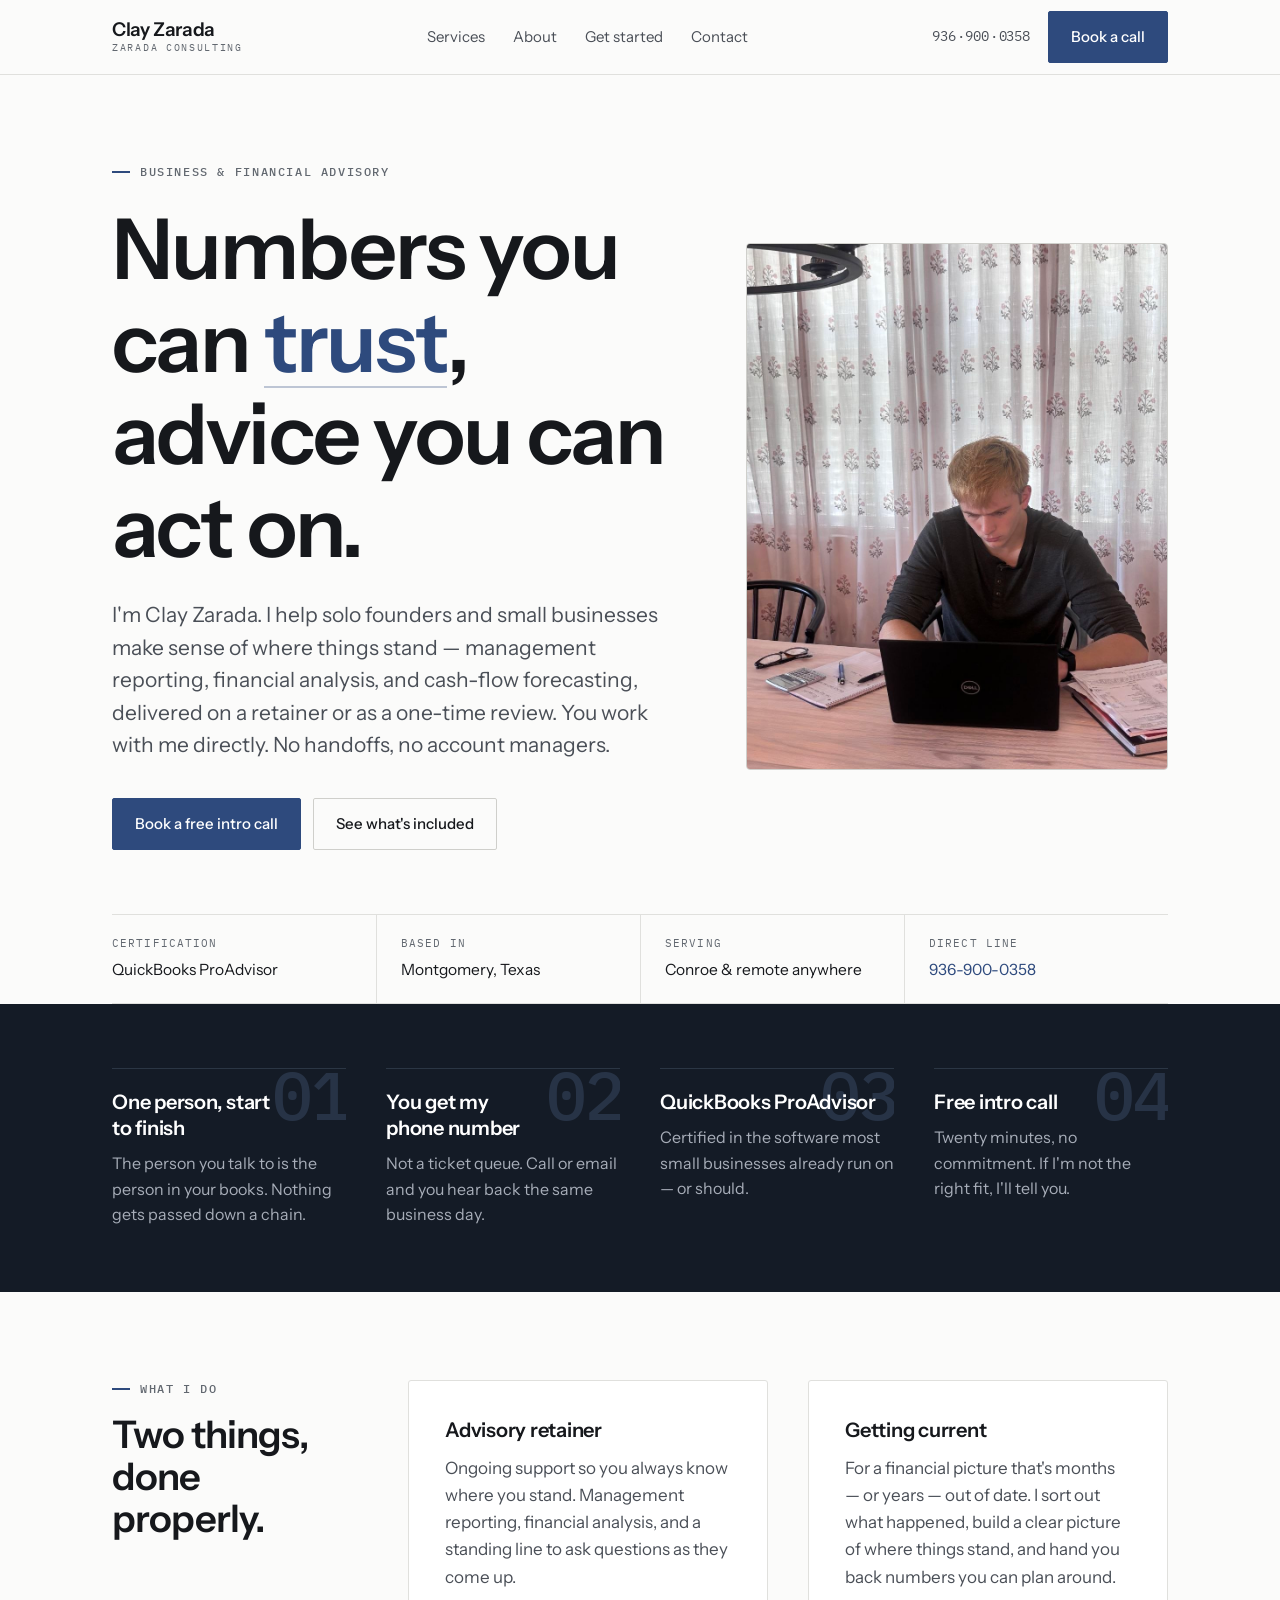
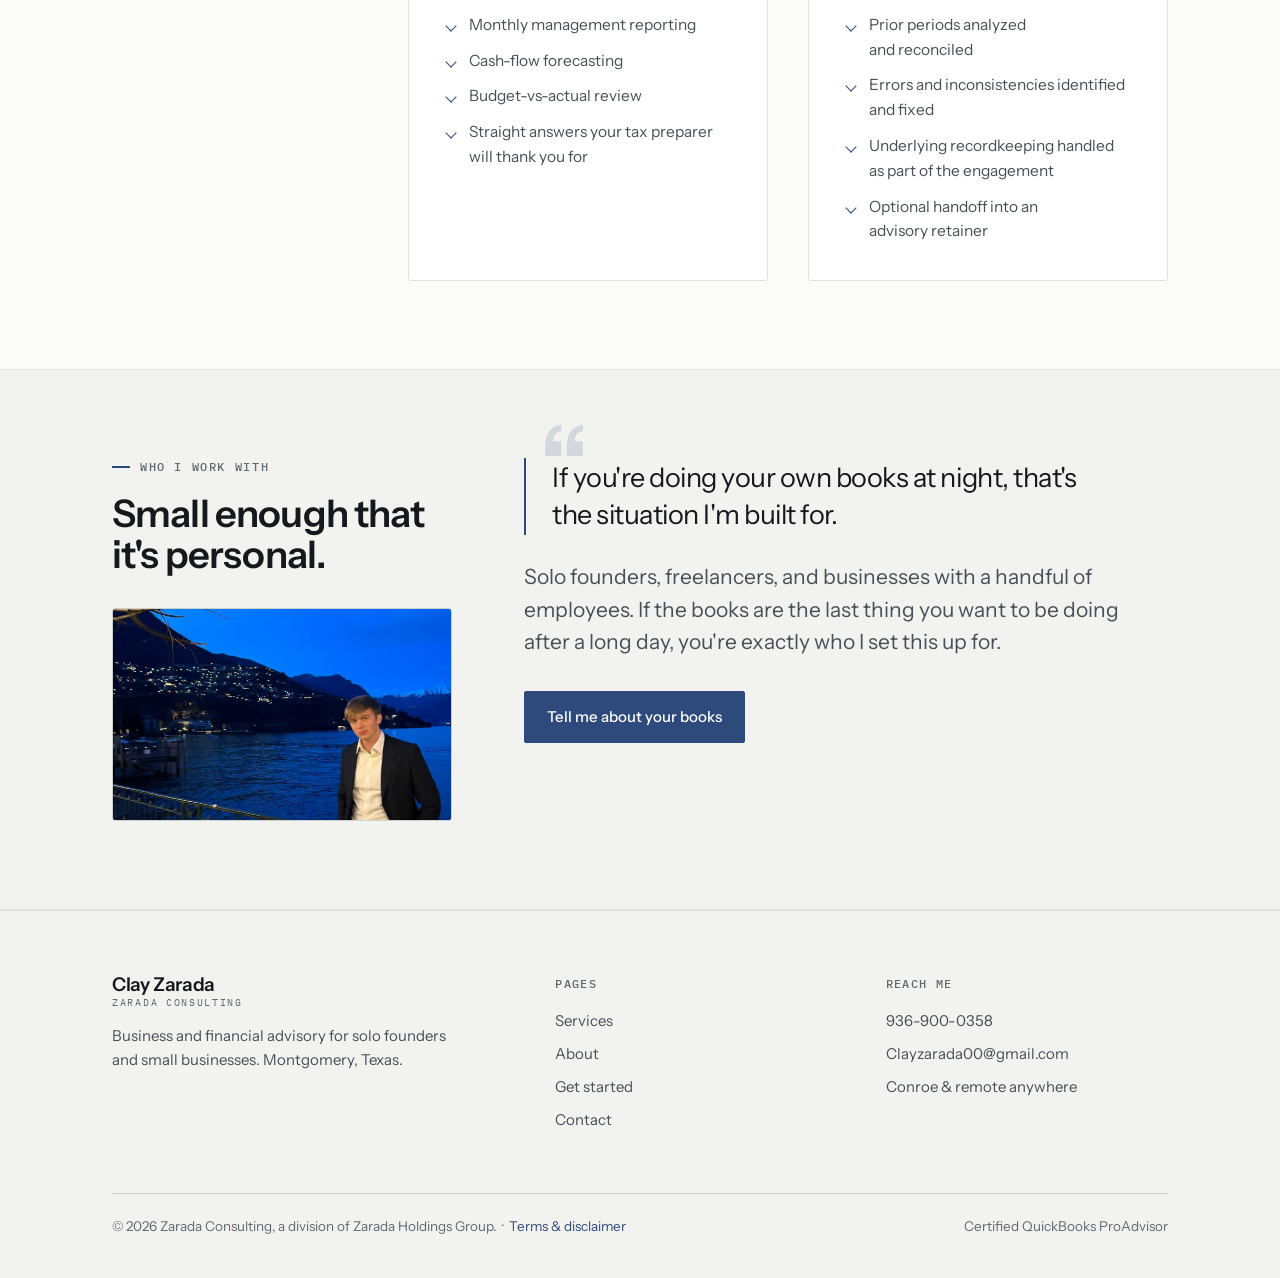
==== commit 1789d178: "Bolder design pass: split hero with photo, motion polish, terms page - Craft-floor polish: fix ink-3" ====
--- a/index.html
+++ b/index.html
@@ -58,13 +58,17 @@
   </div>
 </header>
 
+<div class="mobilecta">
+  <a class="btn" href="#/start">Book a free intro call</a>
+</div>
+
 <main>
 
 <!-- ── HOME ───────────────────────────────────────────── -->
 <div class="page" id="p-home">
   <section class="hero">
-    <div class="wrap heroaside">
-      <div>
+    <div class="wrap herosplit">
+      <div class="hero-copy">
         <p class="eyebrow tick">Business &amp; Financial Advisory</p>
         <h1>Numbers you can <em>trust</em>, advice you can act on.</h1>
         <p class="lede">I'm Clay Zarada. I help solo founders and small businesses make sense of where things stand — management reporting, financial analysis, and cash-flow forecasting, delivered on a retainer or as a one-time review. You work with me directly. No handoffs, no account managers.</p>
@@ -73,7 +77,12 @@
           <a class="btn ghost" href="#/services">See what's included</a>
         </div>
       </div>
-      <div class="facts">
+      <figure class="hero-portrait">
+        <img src="uploads/photo_4913985342101195991_y.jpg" alt="Clay Zarada">
+      </figure>
+    </div>
+    <div class="wrap">
+      <div class="factsbar">
         <div><span class="k">Certification</span><span class="v">QuickBooks ProAdvisor</span></div>
         <div><span class="k">Based in</span><span class="v">Montgomery, Texas</span></div>
         <div><span class="k">Serving</span><span class="v">Conroe &amp; remote anywhere</span></div>
@@ -213,29 +222,22 @@
 <!-- ── ABOUT ──────────────────────────────────────────── -->
 <div class="page" id="p-about">
   <section style="padding-top:88px">
-    <div class="wrap split split-wide">
-      <div>
-        <figure class="portrait">
-          <img src="uploads/photo_4913985342101195991_y.jpg" alt="Clay Zarada working at his desk">
-        </figure>
-      </div>
-      <div>
-        <p class="eyebrow tick">About</p>
-        <h1 style="margin-top:20px;max-width:20ch">Clay Zarada</h1>
-        <p class="lede" style="margin-top:24px">I'm a business and financial advisor in Montgomery, Texas, and a certified QuickBooks ProAdvisor. Zarada Consulting is small on purpose: I take on the number of clients I can personally keep current, which means the person who knows your numbers is the person who picks up the phone.</p>
-        <p class="lede" style="margin-top:20px">Most people find me in one of two states — either their numbers have never been organized, or they were and fell behind. Neither is a problem. What matters is getting the picture honest and then keeping it that way, month after month, so that nothing about your finances is a surprise.</p>
-        <p class="lede" style="margin-top:20px">I work remotely with clients anywhere in the country, and I'm glad to meet in person around Conroe and Montgomery when that's easier.</p>
-
-        <div class="facts" style="margin-top:44px">
-          <div><span class="k">Credential</span><span class="v">Certified QuickBooks ProAdvisor</span></div>
-          <div><span class="k">Focus</span><span class="v">Advisory retainers &amp; financial catch-up</span></div>
-          <div><span class="k">Clients</span><span class="v">Solo founders and businesses under 20 staff</span></div>
-          <div><span class="k">Location</span><span class="v">Montgomery, TX &mdash; remote nationwide</span></div>
-        </div>
-
-        <div class="btnrow" style="margin-top:36px">
-          <a class="btn" href="#/start">Book a free intro call</a>
-        </div>
+    <div class="wrap" style="max-width:640px">
+      <p class="eyebrow tick">About</p>
+      <h1 style="margin-top:20px;max-width:20ch">Clay Zarada</h1>
+      <p class="lede" style="margin-top:24px">I'm a business and financial advisor in Montgomery, Texas, and a certified QuickBooks ProAdvisor. Zarada Consulting is small on purpose: I take on the number of clients I can personally keep current, which means the person who knows your numbers is the person who picks up the phone.</p>
+      <p class="lede" style="margin-top:20px">Most people find me in one of two states — either their numbers have never been organized, or they were and fell behind. Neither is a problem. What matters is getting the picture honest and then keeping it that way, month after month, so that nothing about your finances is a surprise.</p>
+      <p class="lede" style="margin-top:20px">I work remotely with clients anywhere in the country, and I'm glad to meet in person around Conroe and Montgomery when that's easier.</p>
+
+      <div class="facts" style="margin-top:44px">
+        <div><span class="k">Credential</span><span class="v">Certified QuickBooks ProAdvisor</span></div>
+        <div><span class="k">Focus</span><span class="v">Advisory retainers &amp; financial catch-up</span></div>
+        <div><span class="k">Clients</span><span class="v">Solo founders and businesses under 20 staff</span></div>
+        <div><span class="k">Location</span><span class="v">Montgomery, TX &mdash; remote nationwide</span></div>
+      </div>
+
+      <div class="btnrow" style="margin-top:36px">
+        <a class="btn" href="#/start">Book a free intro call</a>
       </div>
     </div>
   </section>
@@ -365,7 +367,7 @@
             <label for="i-notes">Anything else I should know? <span class="opt">(optional)</span></label>
             <textarea id="i-notes" name="notes" placeholder="How far behind you are, how many accounts, what's been going wrong — whatever's on your mind."></textarea>
           </div>
-          <p class="formnote">Please don't include bank account numbers, Social Security numbers, or passwords here. Once we talk, I'll send you a secure way to share those.</p>
+          <p class="formnote">Please don't include bank account numbers, Social Security numbers, or passwords here. Once we talk, I'll send you a secure way to share those. See our <a href="#/terms">terms &amp; disclaimer</a>.</p>
           <div class="btnrow" style="align-items:center;gap:20px">
             <button class="btn" type="submit">Send request</button>
           </div>
@@ -426,11 +428,59 @@
             <label for="c-msg">Message</label>
             <textarea id="c-msg" name="Message" required placeholder="What can I help with?"></textarea>
           </div>
+          <p class="formnote">Please don't include bank account numbers, Social Security numbers, or passwords here. See our <a href="#/terms">terms &amp; disclaimer</a>.</p>
           <div class="btnrow" style="align-items:center;gap:20px">
             <button class="btn" type="submit">Send message</button>
           </div>
         </form>
       </div>
+    </div>
+  </section>
+</div>
+
+<!-- ── TERMS ──────────────────────────────────────────── -->
+<div class="page" id="p-terms">
+  <section style="padding-top:88px">
+    <div class="wrap" style="max-width:760px">
+      <p class="eyebrow tick">Legal</p>
+      <h1 style="margin-top:20px;font-size:clamp(32px,4vw,46px)">Terms &amp; disclaimer.</h1>
+      <p class="lede" style="margin-top:22px;font-size:17px">Plain-language version: don't send sensitive information through this site, nothing here is professional advice until we've agreed to work together, and I'm not liable if that instruction gets ignored. The fuller version is below. Last updated September 6, 2026.</p>
+
+      <hr class="rule" style="margin:40px 0">
+      <h3>General information, not professional advice</h3>
+      <p style="color:var(--ink-2);max-width:68ch;margin-top:14px;line-height:1.6">Content on this site describes the services Zarada Consulting offers in general terms. It is not financial, tax, legal, or investment advice, and browsing it does not create an advisory relationship between us. That relationship begins only once we've talked and agreed on a scope of work in writing.</p>
+
+      <hr class="rule" style="margin:40px 0">
+      <h3>Not a licensed accounting, tax, legal, or investment firm</h3>
+      <p style="color:var(--ink-2);max-width:68ch;margin-top:14px;line-height:1.6">Zarada Consulting provides business and financial advisory services — management reporting, financial analysis, cash-flow forecasting, budget-vs-actual review, and related work. I am not a licensed public accounting firm, law firm, or registered investment advisor. If you need a licensed CPA, tax preparer, attorney, or investment advisor, please work with one directly; nothing on this site substitutes for that.</p>
+
+      <hr class="rule" style="margin:40px 0">
+      <h3>Don't send sensitive information through this site</h3>
+      <p style="color:var(--ink-2);max-width:68ch;margin-top:14px;line-height:1.6">The forms on this site, and email, are for general inquiries — they are not a secure channel. Please don't submit Social Security numbers, bank account or routing numbers, card numbers, passwords, or other highly sensitive personal or financial information through the intake form, the contact form, or by email. Once we've started working together, I'll set up a secure way to share documents like that. I'm not responsible for information sent through an insecure channel against this instruction.</p>
+
+      <hr class="rule" style="margin:40px 0">
+      <h3>No guarantee of results</h3>
+      <p style="color:var(--ink-2);max-width:68ch;margin-top:14px;line-height:1.6">Any examples, numbers, or outcomes mentioned on this site are illustrative, not a promise of what your results will be. Every business is different.</p>
+
+      <hr class="rule" style="margin:40px 0">
+      <h3>Site provided as-is</h3>
+      <p style="color:var(--ink-2);max-width:68ch;margin-top:14px;line-height:1.6">This website and its content are provided as-is, without warranties of any kind. I try to keep it accurate and available, but I don't guarantee it will be error-free, uninterrupted, or fully secure.</p>
+
+      <hr class="rule" style="margin:40px 0">
+      <h3>Limitation of liability</h3>
+      <p style="color:var(--ink-2);max-width:68ch;margin-top:14px;line-height:1.6">To the fullest extent the law allows, Zarada Consulting and Clay Zarada are not liable for damages arising from your use of this website, including anything sent through its forms, except where that liability cannot legally be limited. This does not affect the terms of any signed engagement agreement, which govern actual client work.</p>
+
+      <hr class="rule" style="margin:40px 0">
+      <h3>Third-party services</h3>
+      <p style="color:var(--ink-2);max-width:68ch;margin-top:14px;line-height:1.6">Form submissions on this site are processed by Netlify, a third-party service. Their handling of that data is governed by their own terms and privacy policy, not this one.</p>
+
+      <hr class="rule" style="margin:40px 0">
+      <h3>Governing law &amp; changes</h3>
+      <p style="color:var(--ink-2);max-width:68ch;margin-top:14px;line-height:1.6">These terms are governed by the laws of the State of Texas. They may be updated from time to time; the version posted here is always the current one.</p>
+
+      <hr class="rule" style="margin:40px 0">
+      <h3>Questions</h3>
+      <p style="color:var(--ink-2);max-width:68ch;margin-top:14px;line-height:1.6">Call <a href="tel:+19369000358">936-900-0358</a> or email <a href="mailto:Clayzarada00@gmail.com">Clayzarada00@gmail.com</a>.</p>
     </div>
   </section>
 </div>
@@ -463,7 +513,7 @@
       </div>
     </div>
     <div class="fbot">
-      <p>&copy; <span id="yr">2026</span> Zarada Consulting, a division of Zarada Holdings Group.</p>
+      <p>&copy; <span id="yr">2026</span> Zarada Consulting, a division of Zarada Holdings Group. &nbsp;·&nbsp; <a href="#/terms">Terms &amp; disclaimer</a></p>
       <p>Certified QuickBooks ProAdvisor</p>
     </div>
   </div>
@@ -476,7 +526,8 @@
     "/services":{id:"p-services", title:"Services — Zarada Consulting"},
     "/about":   {id:"p-about",    title:"About Clay Zarada — Zarada Consulting"},
     "/start":   {id:"p-start",    title:"Get started — Zarada Consulting"},
-    "/contact": {id:"p-contact",  title:"Contact — Zarada Consulting"}
+    "/contact": {id:"p-contact",  title:"Contact — Zarada Consulting"},
+    "/terms":   {id:"p-terms",    title:"Terms & Disclaimer — Zarada Consulting"}
   };
   var nav = document.getElementById("nav");
   var burger = document.getElementById("burger");
@@ -505,6 +556,25 @@
   });
 
   document.getElementById("yr").textContent = new Date().getFullYear();
+
+  // Scroll-reveal: fade+rise content blocks into view once. Progressive
+  // enhancement only — nothing here hides content if it fails to run,
+  // and it's a no-op under prefers-reduced-motion (see styles.css).
+  if(!window.matchMedia("(prefers-reduced-motion: reduce)").matches && "IntersectionObserver" in window){
+    var targets = document.querySelectorAll(".card, .item, .quotebar, .wide");
+    var io = new IntersectionObserver(function(entries){
+      entries.forEach(function(entry){
+        if(entry.isIntersecting){
+          entry.target.classList.add("in");
+          io.unobserve(entry.target);
+        }
+      });
+    }, {rootMargin:"0px 0px -8% 0px", threshold:0.15});
+    targets.forEach(function(el){
+      el.classList.add("reveal");
+      io.observe(el);
+    });
+  }
 })();
 </script>
 </body>
--- a/styles.css
+++ b/styles.css
@@ -1,7 +1,7 @@
 :root{
   --ink:#16181c;
   --ink-2:#4a4f57;
-  --ink-3:#7b818a;
+  --ink-3:#626870;
   --paper:#fbfbfa;
   --paper-2:#f2f2f0;
   --line:#e0e0dd;
@@ -12,15 +12,22 @@
   --max:1120px;
   --sans:"Instrument Sans", "Helvetica Neue", Helvetica, sans-serif;
   --mono:"IBM Plex Mono", ui-monospace, monospace;
+  --ease-out:cubic-bezier(0.23,1,0.32,1);
 }
 *{box-sizing:border-box}
-html{-webkit-text-size-adjust:100%}
+html{-webkit-text-size-adjust:100%;scrollbar-color:var(--line-2) var(--paper-2)}
 body{
   margin:0;background:var(--paper);color:var(--ink);
   font-family:var(--sans);font-size:17px;line-height:1.6;
   -webkit-font-smoothing:antialiased;text-wrap:pretty;
 }
-a{color:var(--accent);text-decoration:none}
+::selection{background:var(--accent-wash);color:var(--accent-deep)}
+::-webkit-scrollbar{width:12px;height:12px}
+::-webkit-scrollbar-track{background:var(--paper-2)}
+::-webkit-scrollbar-thumb{background:var(--line-2);border-radius:20px;border:3px solid var(--paper-2)}
+::-webkit-scrollbar-thumb:hover{background:var(--ink-3)}
+:focus-visible{outline:2px solid var(--accent);outline-offset:2px}
+a{color:var(--accent);text-decoration:none;transition:color .15s ease}
 a:hover{color:var(--accent-deep);text-decoration:underline;text-underline-offset:3px}
 h1,h2,h3{margin:0;font-weight:600;letter-spacing:-0.022em;line-height:1.1}
 h1{font-size:clamp(38px,5.4vw,62px)}
@@ -49,6 +56,7 @@
 nav a{
   font-size:15px;color:var(--ink-2);padding:4px 0;
   border-bottom:1.5px solid transparent;text-decoration:none;
+  transition:color .15s ease,border-color .15s ease;
 }
 nav a:hover{color:var(--ink);text-decoration:none}
 nav a.on{color:var(--ink);border-bottom-color:var(--accent)}
@@ -64,12 +72,14 @@
   font-family:var(--sans);font-size:15px;font-weight:500;
   padding:13px 22px;min-height:46px;border-radius:2px;border:1px solid var(--accent);
   background:var(--accent);color:#fff;cursor:pointer;text-decoration:none;
-  transition:background .15s ease,border-color .15s ease,color .15s ease;
+  transition:background .15s ease,border-color .15s ease,color .15s ease,transform .1s var(--ease-out);
 }
 .btn:hover{background:var(--accent-deep);border-color:var(--accent-deep);color:#fff;text-decoration:none}
+.btn:active{transform:scale(0.97)}
 .btn.ghost{background:transparent;color:var(--ink);border-color:var(--line-2)}
 .btn.ghost:hover{background:#fff;border-color:var(--ink);color:var(--ink)}
 .btnrow{display:flex;flex-wrap:wrap;gap:12px}
+.mobilecta{display:none}
 
 /* page shell */
 main{min-height:60vh}
@@ -80,14 +90,30 @@
 .band{background:var(--paper-2);border-top:1px solid var(--line);border-bottom:1px solid var(--line)}
 
 /* hero */
-.hero{padding:112px 0 96px}
+.hero{padding:88px 0 0}
 .hero .eyebrow{margin-bottom:22px}
-.hero h1{max-width:19ch}
-.hero .lede{margin-top:26px}
+.hero h1{max-width:14ch;font-size:clamp(42px,6.6vw,84px)}
+.hero .lede{margin-top:26px;max-width:46ch}
 .hero .btnrow{margin-top:36px}
-.heroaside{
-  display:grid;grid-template-columns:1.35fr 1fr;gap:72px;align-items:end;
-}
+.herosplit{
+  display:grid;grid-template-columns:1.15fr 0.85fr;gap:64px;align-items:center;
+  padding-bottom:64px;
+}
+.hero-portrait{
+  margin:0;position:relative;border-radius:4px;overflow:hidden;
+  aspect-ratio:4/5;background:var(--paper-2);border:1px solid var(--line-2);
+}
+.hero-portrait img{
+  display:block;width:100%;height:100%;object-fit:cover;object-position:52% 22%;
+}
+.factsbar{
+  border-top:1px solid var(--line);border-bottom:1px solid var(--line);
+  display:grid;grid-template-columns:repeat(4,1fr);
+}
+.factsbar div{padding:20px 24px;border-left:1px solid var(--line);display:flex;flex-direction:column;gap:6px}
+.factsbar div:first-child{padding-left:0;border-left:0}
+.factsbar .k{font-family:var(--mono);font-size:11px;letter-spacing:.1em;text-transform:uppercase;color:var(--ink-3)}
+.factsbar .v{font-size:15.5px;color:var(--ink)}
 .facts{border-top:1px solid var(--line);display:grid;gap:0}
 .facts div{padding:15px 0;border-bottom:1px solid var(--line);display:flex;justify-content:space-between;gap:20px}
 .facts dt,.facts .k{font-family:var(--mono);font-size:11.5px;letter-spacing:.1em;text-transform:uppercase;color:var(--ink-3);padding-top:3px}
@@ -102,10 +128,14 @@
 .split-narrow{grid-template-columns:minmax(0,240px) minmax(0,1fr);gap:56px}
 .split-wide{grid-template-columns:minmax(0,380px) minmax(0,1fr)}
 
-.item{border-top:1px solid var(--line-2);padding-top:20px}
-.item .num{font-family:var(--mono);font-size:11.5px;color:var(--accent);letter-spacing:.1em;display:block;margin-bottom:14px}
-.item h3{margin-bottom:10px}
-.item p{color:var(--ink-2);font-size:16px}
+.item{border-top:1px solid var(--line-2);padding-top:20px;position:relative;overflow:hidden}
+.item .num{
+  position:absolute;right:-4px;top:-8px;z-index:0;
+  font-family:var(--mono);font-size:68px;line-height:1;font-weight:500;
+  color:var(--accent);opacity:.12;letter-spacing:-.03em;
+}
+.item h3{margin-bottom:10px;position:relative;z-index:1}
+.item p{color:var(--ink-2);font-size:16px;position:relative;z-index:1;max-width:29ch}
 
 .card{background:#fff;border:1px solid var(--line);border-radius:3px;padding:36px}
 .card h3{margin-bottom:12px}
@@ -144,14 +174,14 @@
 .ink .eyebrow{color:#7d8695}
 .ink .eyebrow.tick::before{background:#6f8fc4}
 .ink .item{border-top-color:#2b3644}
-.ink .item .num{color:#7ea0d6}
+.ink .item .num{color:#7ea0d6;opacity:.18}
 .ink a{color:#a8c2ea}
 .ink .btn.ghost{color:#fff;border-color:#3a4657}
 .ink .btn.ghost:hover{background:#fff;color:#141b26;border-color:#fff}
 
-.card{position:relative;transition:box-shadow .2s ease,transform .2s ease,border-color .2s ease}
-.card::before{content:"";position:absolute;left:-1px;right:-1px;top:-1px;height:2px;background:var(--accent);opacity:0;transition:opacity .2s ease}
-.card:hover{border-color:var(--line-2);box-shadow:0 14px 34px -20px rgba(20,27,38,.45);transform:translateY(-2px)}
+.card{position:relative;transition:box-shadow .25s var(--ease-out),transform .25s var(--ease-out),border-color .25s var(--ease-out)}
+.card::before{content:"";position:absolute;left:-1px;right:-1px;top:-1px;height:2px;background:var(--accent);opacity:0;transition:opacity .25s var(--ease-out)}
+.card:hover{border-color:var(--line-2);box-shadow:0 26px 50px -22px rgba(20,27,38,.5);transform:translateY(-6px)}
 .card:hover::before{opacity:1}
 
 .steps{counter-reset:s}
@@ -168,10 +198,14 @@
 .quotebar{
   border-left:2px solid var(--accent);padding:2px 0 2px 26px;
   font-size:clamp(21px,2.5vw,27px);line-height:1.35;letter-spacing:-.018em;color:var(--ink);max-width:32ch;
-}
-
-.portrait{margin:0;border:1px solid var(--line-2);border-radius:3px;overflow:hidden;background:var(--paper-2);aspect-ratio:4/5}
-.portrait img{display:block;width:100%;height:100%;object-fit:cover;object-position:52% 40%}
+  position:relative;
+}
+.quotebar::before{
+  content:"\201C";position:absolute;left:12px;top:-46px;z-index:0;
+  font-family:var(--sans);font-size:110px;font-weight:600;color:var(--accent);opacity:.15;
+  line-height:1;
+}
+
 .wide{margin:0;border:1px solid var(--line-2);border-radius:3px;overflow:hidden;background:var(--paper-2);aspect-ratio:16/10}
 .wide img{display:block;width:100%;height:100%;object-fit:cover;object-position:76% 42%}
 
@@ -230,22 +264,58 @@
 .fbot{margin-top:52px;padding-top:22px;border-top:1px solid var(--line-2);display:flex;justify-content:space-between;gap:24px;flex-wrap:wrap}
 .fbot p{font-size:13.5px;color:var(--ink-3)}
 
+/* motion: hero entrance + scroll reveal, off entirely under reduced-motion */
+@media (prefers-reduced-motion:no-preference){
+  .hero .eyebrow,.hero h1,.hero .lede,.hero .btnrow,.hero .facts{
+    animation:rise .7s var(--ease-out) both;
+  }
+  .hero .eyebrow{animation-delay:.02s}
+  .hero h1{animation-delay:.08s}
+  .hero .lede{animation-delay:.16s}
+  .hero .btnrow{animation-delay:.24s}
+  .hero .facts{animation-delay:.2s}
+  @keyframes rise{
+    from{opacity:0;transform:translateY(14px)}
+    to{opacity:1;transform:translateY(0)}
+  }
+  .reveal{opacity:0;transform:translateY(16px);transition:opacity .6s var(--ease-out),transform .6s var(--ease-out)}
+  .reveal.in{opacity:1;transform:translateY(0)}
+}
+
 @media (max-width:900px){
-  .heroaside,.split,.split-narrow,.split-wide,.c3,.c4{grid-template-columns:1fr;gap:40px}
+  .herosplit,.split,.split-narrow,.split-wide,.c3,.c4{grid-template-columns:1fr;gap:40px}
   .c4{gap:32px}
   .fgrid{grid-template-columns:1fr 1fr}
+  .herosplit{padding-bottom:40px}
+  .hero-portrait{max-width:360px}
+  .factsbar{grid-template-columns:1fr 1fr}
+  .factsbar div:nth-child(odd){padding-left:0;border-left:0}
+  .factsbar div:not(:nth-last-child(-n+2)){border-bottom:1px solid var(--line)}
 }
 @media (max-width:720px){
   .wrap{padding:0 20px}
   section{padding:64px 0}
-  .hero{padding:72px 0 64px}
+  .hero{padding:56px 0 0}
+  .herosplit{padding-bottom:32px}
+  .hero-portrait{max-width:280px;margin:0 auto}
   .burger{display:block}
+  .navcall .btn{display:none}
+  .mobilecta{
+    display:block;position:fixed;left:0;right:0;bottom:0;z-index:60;
+    padding:12px 20px calc(12px + env(safe-area-inset-bottom));
+    background:rgba(251,251,250,.94);backdrop-filter:saturate(140%) blur(10px);
+    border-top:1px solid var(--line);
+  }
+  .mobilecta .btn{width:100%}
+  body{padding-bottom:78px}
   nav{
-    display:none;position:absolute;top:74px;left:0;right:0;
+    display:flex;position:absolute;top:74px;left:0;right:0;
     background:var(--paper);border-bottom:1px solid var(--line);
     flex-direction:column;align-items:stretch;gap:0;padding:8px 20px 20px;
+    opacity:0;visibility:hidden;transform:translateY(-6px);pointer-events:none;
+    transition:opacity .18s var(--ease-out),transform .18s var(--ease-out),visibility .18s;
   }
-  nav.open{display:flex}
+  nav.open{opacity:1;visibility:visible;transform:translateY(0);pointer-events:auto}
   nav a{padding:14px 0;border-bottom:1px solid var(--line)}
   nav a.on{border-bottom-color:var(--line);color:var(--accent)}
   .tel{display:none}
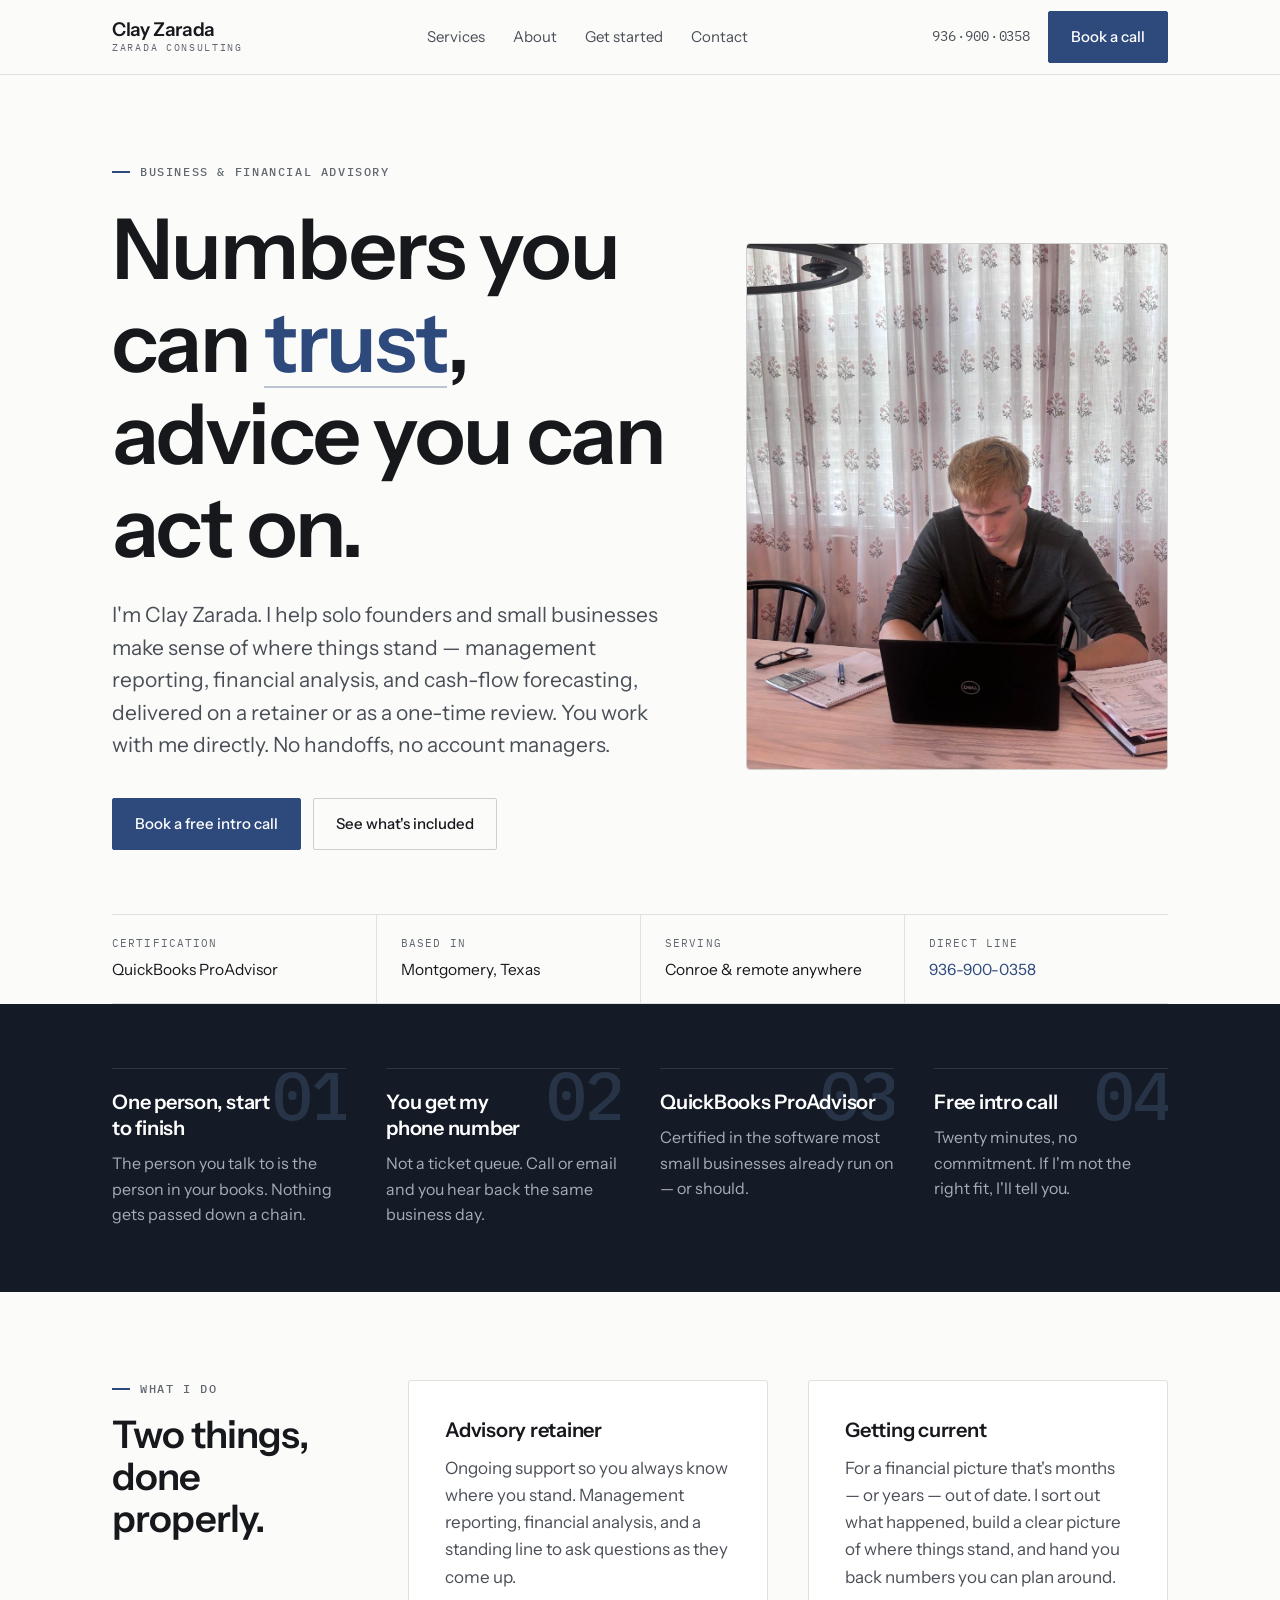
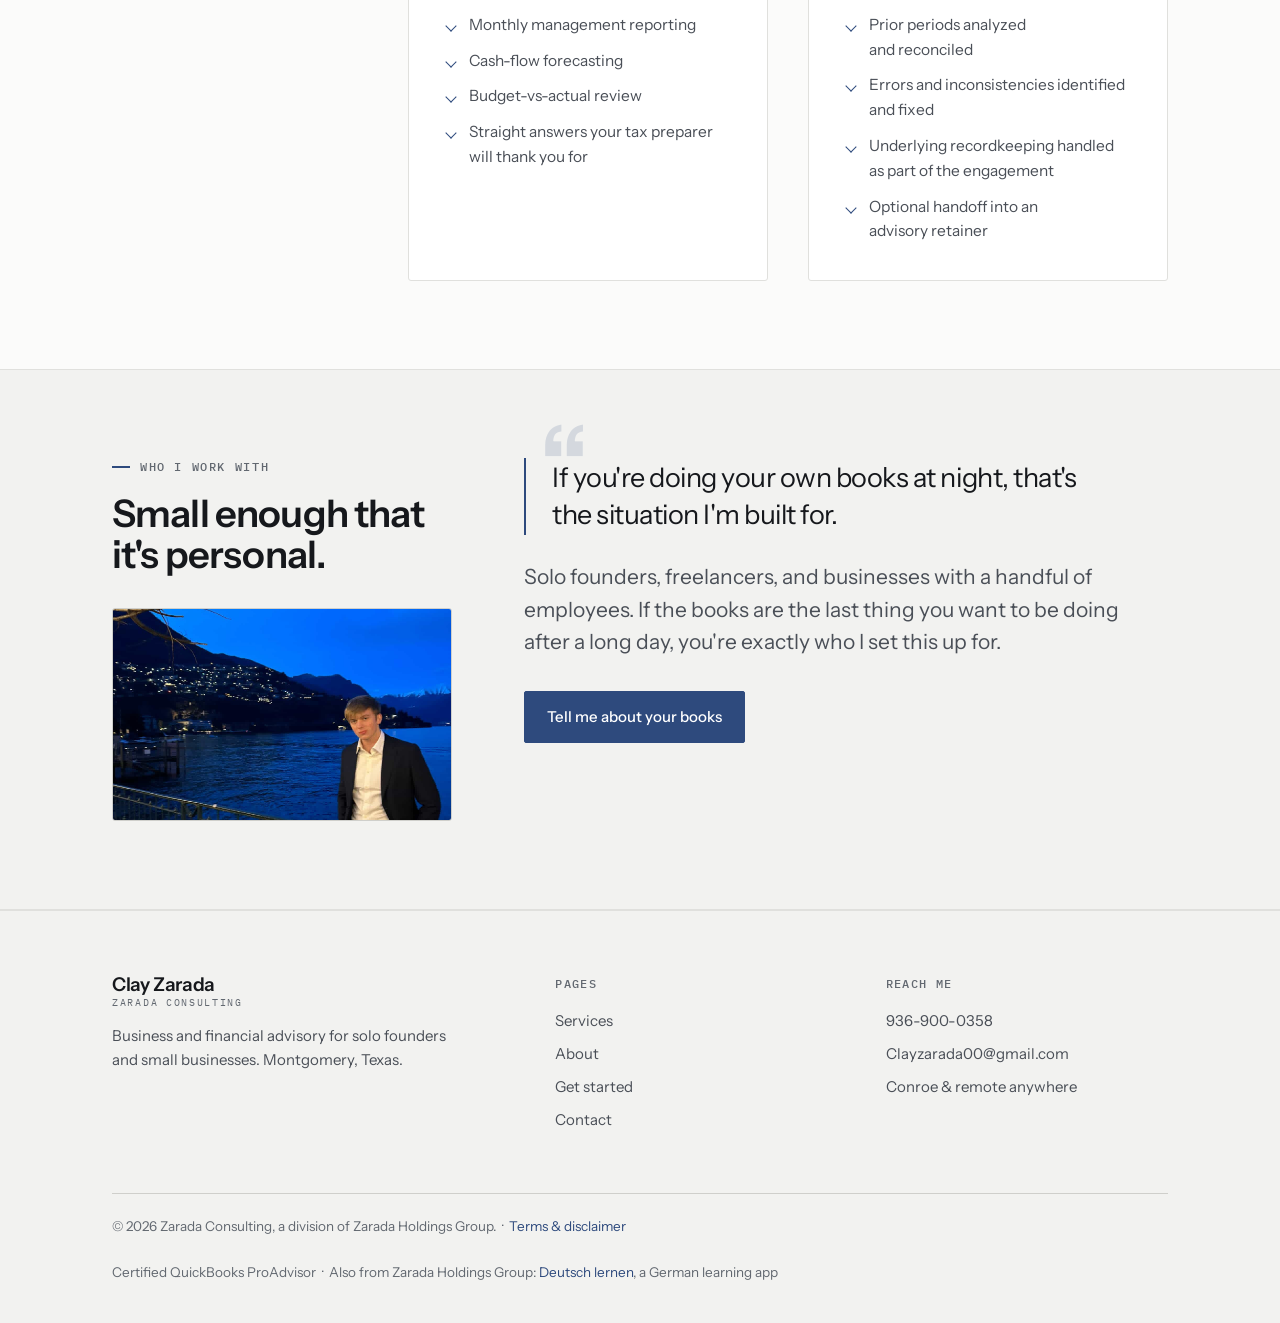
==== commit 9de16ccf: "Add the Deutsch lernen product section: pricing, terms, privacy, refunds A software section at /deut" ====
--- a/index.html
+++ b/index.html
@@ -513,8 +513,8 @@
       </div>
     </div>
     <div class="fbot">
-      <p>&copy; <span id="yr">2026</span> Zarada Consulting, a division of Zarada Holdings Group. &nbsp;·&nbsp; <a href="#/terms">Terms &amp; disclaimer</a></p>
-      <p>Certified QuickBooks ProAdvisor</p>
+      <p><a class="egg" href="/lab/" tabindex="-1" aria-hidden="true">&copy;</a> <span id="yr">2026</span> Zarada Consulting, a division of Zarada Holdings Group. &nbsp;·&nbsp; <a href="#/terms">Terms &amp; disclaimer</a></p>
+      <p>Certified QuickBooks ProAdvisor &nbsp;·&nbsp; Also from Zarada Holdings Group: <a href="/deutsch-lernen/">Deutsch lernen</a>, a German learning app</p>
     </div>
   </div>
 </footer>
--- a/styles.css
+++ b/styles.css
@@ -263,6 +263,8 @@
 .fgrid a:hover{color:var(--accent)}
 .fbot{margin-top:52px;padding-top:22px;border-top:1px solid var(--line-2);display:flex;justify-content:space-between;gap:24px;flex-wrap:wrap}
 .fbot p{font-size:13.5px;color:var(--ink-3)}
+/* hidden link to /lab/ — looks like plain text */
+.fbot a.egg,.fbot a.egg:hover{color:inherit;text-decoration:none;cursor:text}
 
 /* motion: hero entrance + scroll reveal, off entirely under reduced-motion */
 @media (prefers-reduced-motion:no-preference){
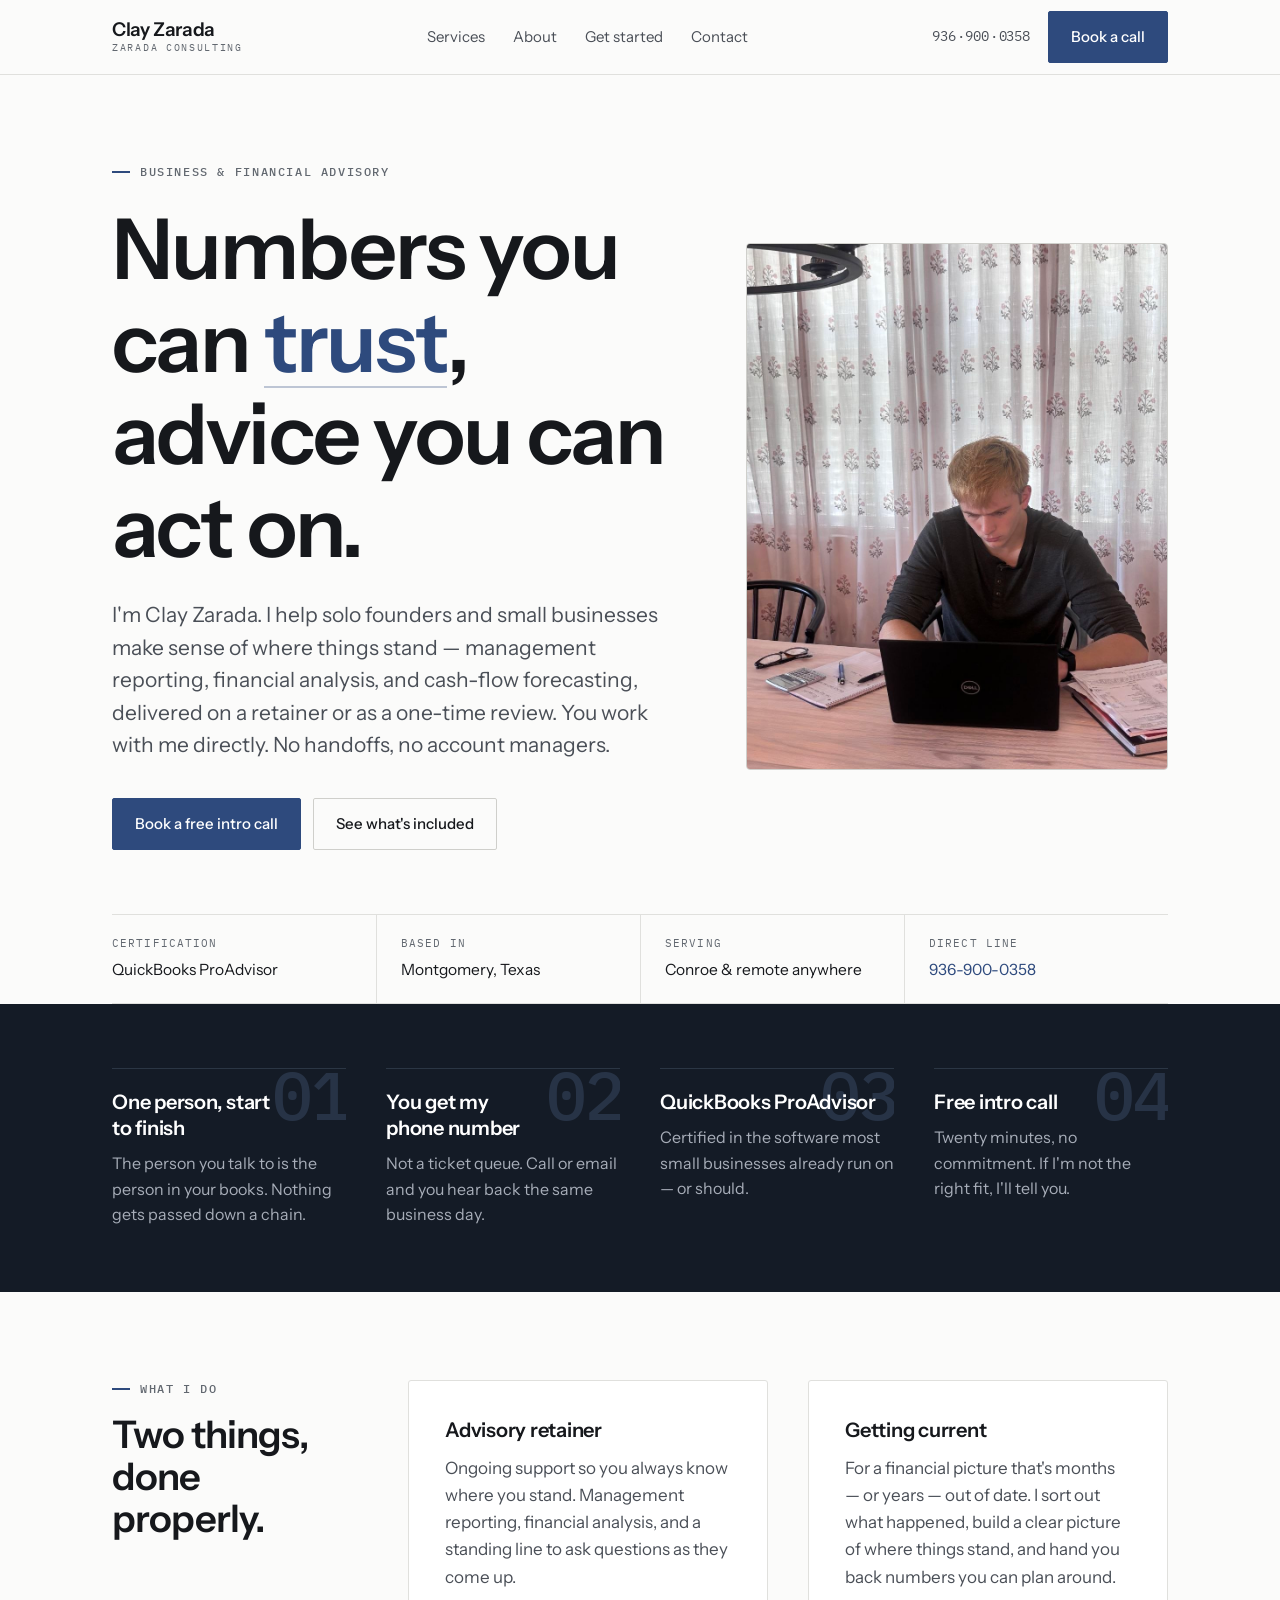
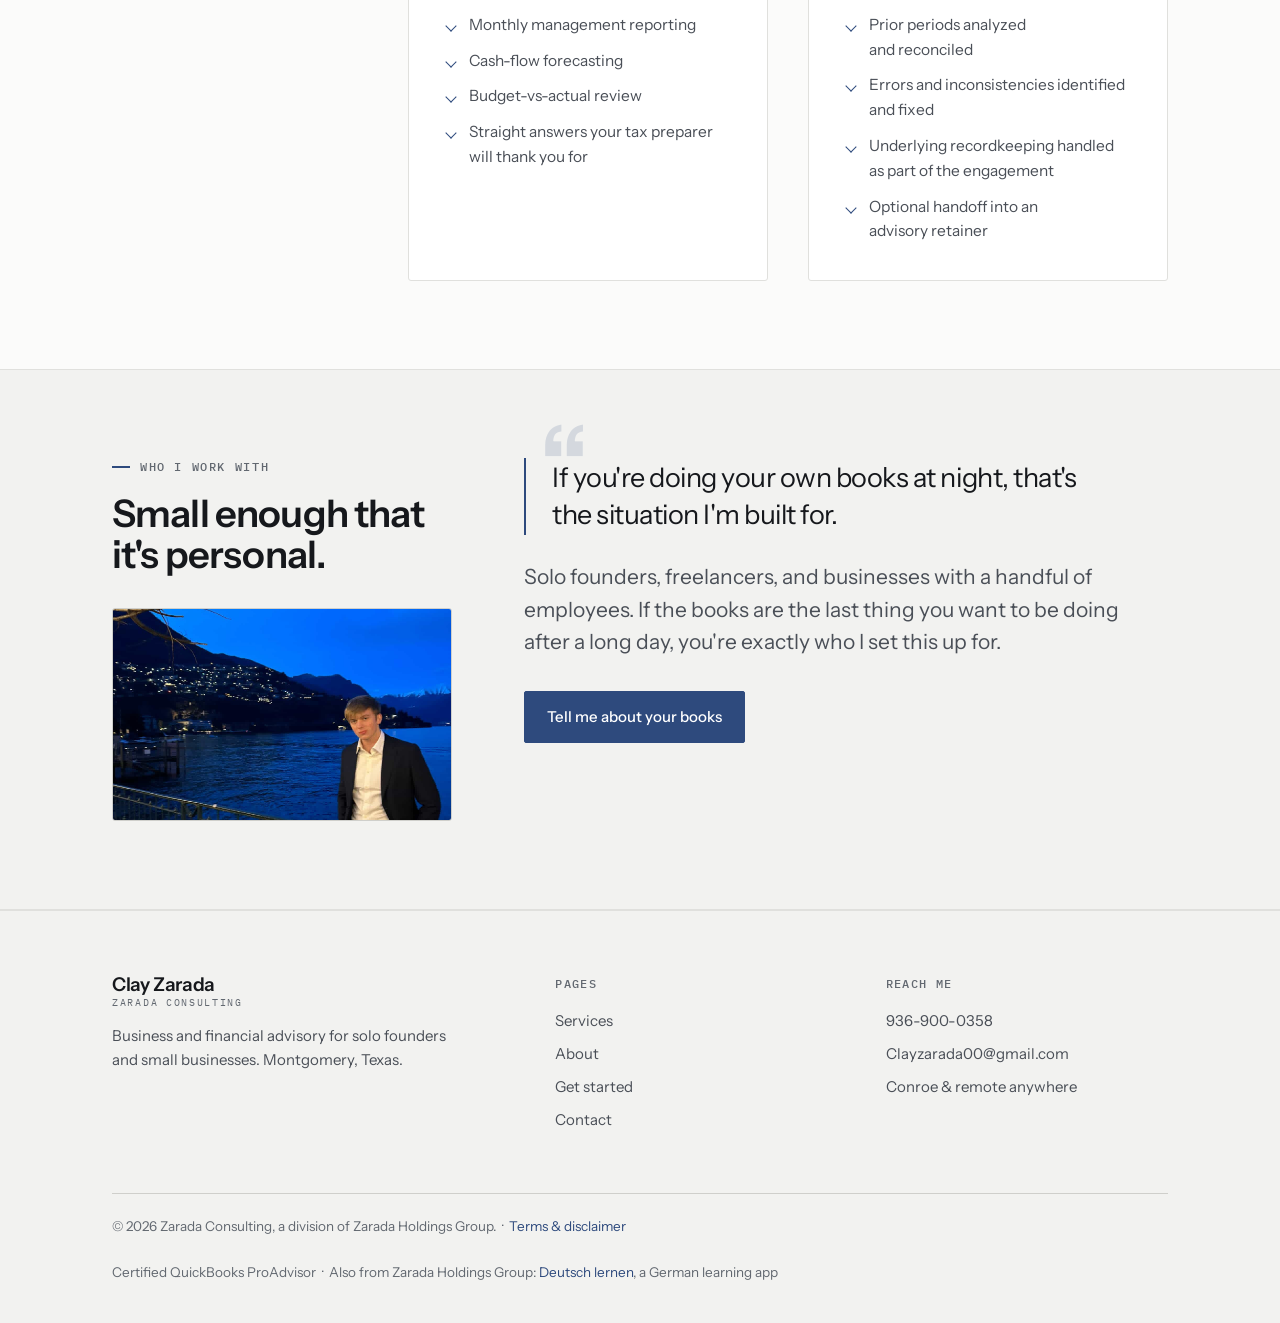
==== commit 09b487c2: "Remove the old /lab/ page; send it to deutschlernenapp.com/download/ Co-Authored-By: Claude Opus 5.5" ====
--- a/index.html
+++ b/index.html
@@ -513,7 +513,7 @@
       </div>
     </div>
     <div class="fbot">
-      <p><a class="egg" href="/lab/" tabindex="-1" aria-hidden="true">&copy;</a> <span id="yr">2026</span> Zarada Consulting, a division of Zarada Holdings Group. &nbsp;·&nbsp; <a href="#/terms">Terms &amp; disclaimer</a></p>
+      <p>&copy; <span id="yr">2026</span> Zarada Consulting, a division of Zarada Holdings Group. &nbsp;·&nbsp; <a href="#/terms">Terms &amp; disclaimer</a></p>
       <p>Certified QuickBooks ProAdvisor &nbsp;·&nbsp; Also from Zarada Holdings Group: <a href="/deutsch-lernen/">Deutsch lernen</a>, a German learning app</p>
     </div>
   </div>
--- a/styles.css
+++ b/styles.css
@@ -264,7 +264,6 @@
 .fbot{margin-top:52px;padding-top:22px;border-top:1px solid var(--line-2);display:flex;justify-content:space-between;gap:24px;flex-wrap:wrap}
 .fbot p{font-size:13.5px;color:var(--ink-3)}
 /* hidden link to /lab/ — looks like plain text */
-.fbot a.egg,.fbot a.egg:hover{color:inherit;text-decoration:none;cursor:text}
 
 /* motion: hero entrance + scroll reveal, off entirely under reduced-motion */
 @media (prefers-reduced-motion:no-preference){
